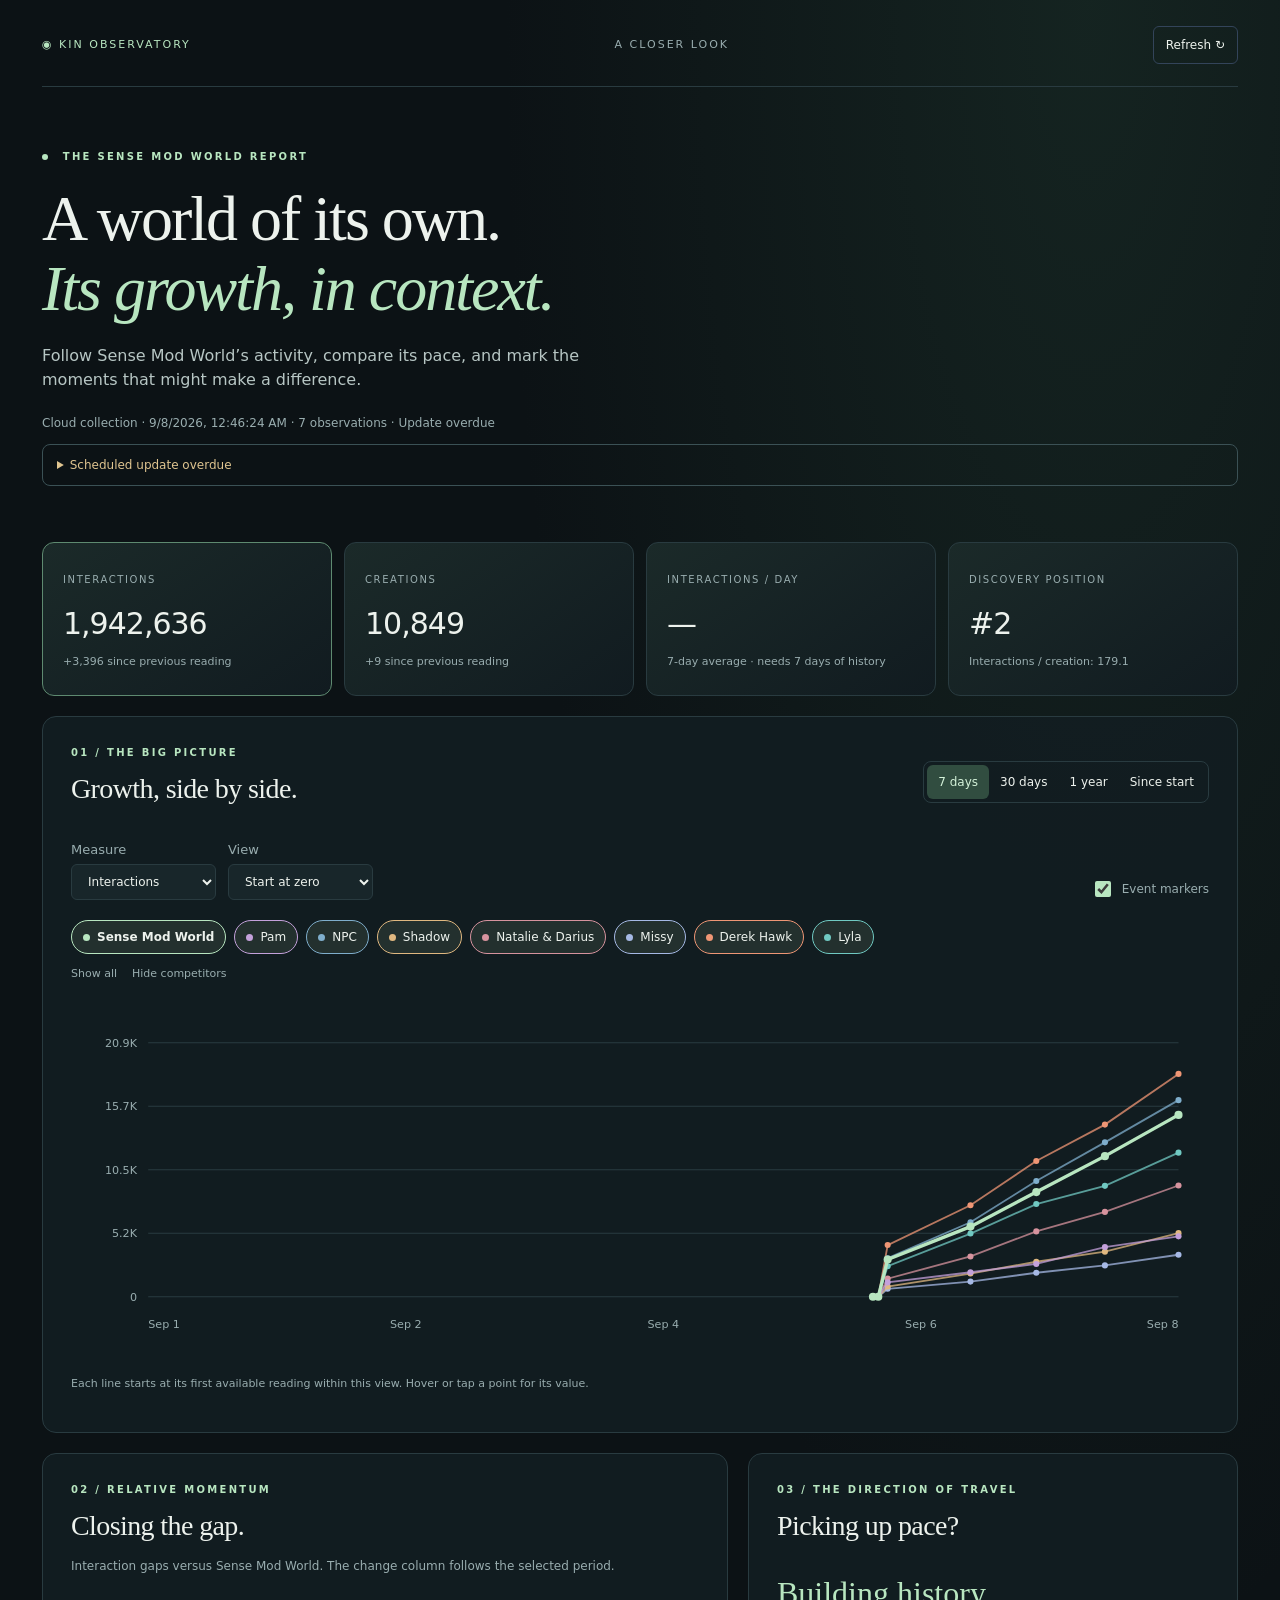
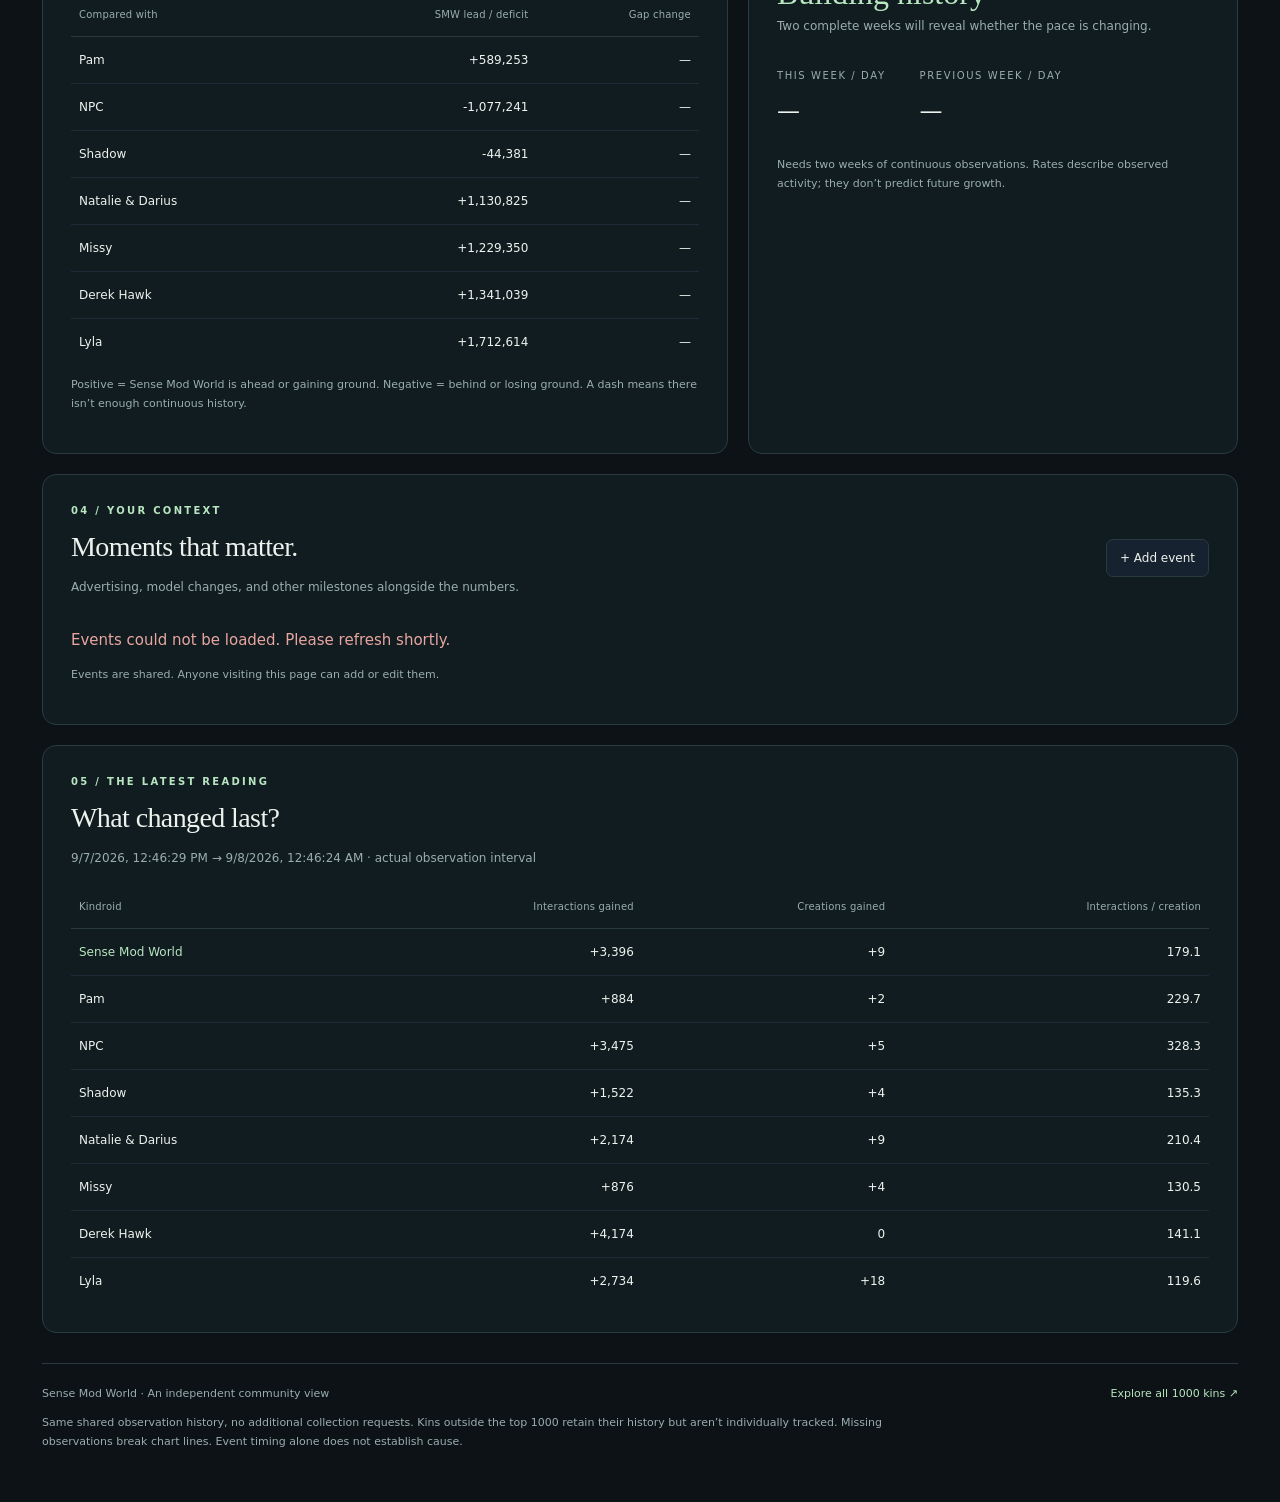
==== sense-mod-world/index.html @ 7cdbea5b "Add shared event editor directly to Sense Mod World page" ====
<!doctype html><html lang="en"><head><meta charset="utf-8"><meta name="viewport" content="width=device-width,initial-scale=1"><meta name="robots" content="noindex,nofollow"><title>Sense Mod World · Observatory</title><link rel="stylesheet" href="style.css"></head><body><main>
<nav><a href="../">◉ KIN OBSERVATORY</a><span>A CLOSER LOOK</span><button id="refresh">Refresh ↻</button></nav>
<header><div class="kicker"><span></span> THE SENSE MOD WORLD REPORT</div><h1>A world of its own.<br><em>Its growth, in context.</em></h1><p class="intro">Follow Sense Mod World’s activity, compare its pace, and mark the moments that might make a difference.</p><div id="freshness" class="muted" role="status">Loading observations…</div></header>
<section class="cards" aria-label="Sense Mod World statistics"><article><span>INTERACTIONS</span><strong id="interactions">—</strong><small id="interactionChange">Awaiting data</small></article><article><span>CREATIONS</span><strong id="creations">—</strong><small id="creationChange">Awaiting data</small></article><article><span>INTERACTIONS / DAY</span><strong id="daily">—</strong><small>7-day average · needs 7 days of history</small></article><article><span>DISCOVERY POSITION</span><strong id="rank">—</strong><small id="ratio">Weighted discovery order</small></article></section>
<section class="panel"><div class="section-title"><div><div class="kicker">01 / THE BIG PICTURE</div><h2>Growth, side by side.</h2></div><div class="range" role="group" aria-label="Time range"><button data-range="7" aria-pressed="true">7 days</button><button data-range="30">30 days</button><button data-range="365">1 year</button><button data-range="all">Since start</button></div></div>
<div class="toolbar"><div class="selects"><label>Measure<select id="measure"><option value="interactions">Interactions</option><option value="creations">Creations</option></select></label><label>View<select id="view"><option value="gains">Start at zero</option><option value="total">Lifetime totals</option><option value="pace">Daily pace</option></select></label></div><label class="check"><input id="markers" type="checkbox" checked> Event markers</label></div>
<div id="toggles" class="toggles" aria-label="Comparison kins"></div><div class="mini-actions"><button id="showAll">Show all</button><button id="hideAll">Hide competitors</button></div>
<div class="chart-scroll"><svg id="chart" viewBox="0 0 1120 360" role="img" aria-label="Sense Mod World and competitor growth chart"></svg></div><p id="chartNote" class="chart-note"></p><div id="eventLegend" class="event-legend"></div>
</section>
<div class="two-column"><section class="panel"><div class="kicker">02 / RELATIVE MOMENTUM</div><h2>Closing the gap.</h2><p class="subtitle">Interaction gaps versus Sense Mod World. The change column follows the selected period.</p><div class="table-scroll"><table><thead><tr><th>Compared with</th><th>SMW lead / deficit</th><th>Gap change</th></tr></thead><tbody id="gaps"></tbody></table></div><p class="footnote">Positive = Sense Mod World is ahead or gaining ground. Negative = behind or losing ground. A dash means there isn’t enough continuous history.</p></section>
<section class="panel pace-card"><div class="kicker">03 / THE DIRECTION OF TRAVEL</div><h2>Picking up pace?</h2><div id="momentum" class="momentum">—</div><p id="momentumNote" class="subtitle">Comparing the latest seven days with the seven before them.</p><div class="pace-values"><div><span>THIS WEEK / DAY</span><strong id="thisWeek">—</strong></div><div><span>PREVIOUS WEEK / DAY</span><strong id="lastWeek">—</strong></div></div><p class="footnote">Needs two weeks of continuous observations. Rates describe observed activity; they don’t predict future growth.</p></section></div>
<section class="panel"><div class="section-title"><div><div class="kicker">04 / YOUR CONTEXT</div><h2>Moments that matter.</h2><p class="subtitle">Advertising, model changes, and other milestones alongside the numbers.</p></div><button id="addEvent" class="button">+ Add event</button></div><p id="eventFeedback" role="status" class="footnote"></p><div id="events" class="events"></div><p class="footnote">Events are shared. Anyone visiting this page can add or edit them.</p></section>
<dialog id="eventDialog"><form id="eventForm"><h2 id="eventFormTitle">Add event</h2><label>Event name<input id="eventLabel" maxlength="120" required placeholder="e.g. Changed model"></label><div class="event-form-grid"><label>Date and time<input id="eventAt" type="datetime-local" required></label><label>Category<select id="eventType"><option value="advertising">Advertising</option><option value="model">Model change</option><option value="background">Background</option><option value="update">Update</option><option value="other" selected>Other</option></select></label></div><p id="eventTimezone" class="footnote"></p><label>Notes <span class="muted">(optional)</span><textarea id="eventNotes" maxlength="1000" rows="3" placeholder="What changed?"></textarea></label><p id="eventMessage" role="alert"></p><div class="event-form-actions"><button id="cancelEvent" type="button">Cancel</button><button id="saveEvent" type="submit" class="button">Save event</button></div></form></dialog>
<section class="panel"><div class="kicker">05 / THE LATEST READING</div><h2>What changed last?</h2><p id="latestNote" class="subtitle"></p><div class="table-scroll"><table><thead><tr><th>Kindroid</th><th>Interactions gained</th><th>Creations gained</th><th>Interactions / creation</th></tr></thead><tbody id="updates"></tbody></table></div></section>
<footer><span>Sense Mod World · An independent community view</span><a href="../">Explore all 1000 kins ↗</a><p>Same shared observation history, no additional collection requests. Kins outside the top 1000 retain their history but aren’t individually tracked. Missing observations break chart lines. Event timing alone does not establish cause.</p></footer>
</main><script src="../metrics.js"></script><script src="event-editor.js"></script><script src="app.js"></script><script src="../health.js"></script></body></html>
---- sense-mod-world/style.css ----
@import url('../style.css');
:root{--bg:#0c1215;--panel:#121d21;--line:#293b40;--muted:#99adaf;--text:#edf2ed;--accent:#b8e6c0}body{background:radial-gradient(ellipse at 85% 0%,#26473855,transparent 38%),var(--bg)}main{max-width:1260px;padding:26px 32px 50px}a{color:var(--accent);text-decoration:none}a:hover{text-decoration:underline}nav{display:flex;align-items:center;justify-content:space-between;padding-bottom:22px;border-bottom:1px solid var(--line);font-size:11px;letter-spacing:2px}nav span{color:var(--muted)}nav button{font-size:12px;letter-spacing:0;background:transparent}header{display:block;padding:62px 0 36px;position:relative}.kicker{color:var(--accent);font-size:10px;font-weight:650;letter-spacing:2.3px}.kicker>span{display:inline-block;width:6px;height:6px;border-radius:50%;background:var(--accent);margin-right:9px}h1{font-family:Georgia,'Times New Roman',serif;font-weight:400;font-size:clamp(38px,5vw,64px);letter-spacing:-2px;line-height:1.09;margin:20px 0}h1 em{color:var(--accent);font-weight:400}.intro{max-width:570px;font-size:16px;color:#b7c6c4;margin:0 0 22px}.muted{font-size:12px;color:var(--muted)}.cards{display:grid;grid-template-columns:repeat(4,1fr);gap:12px}.cards article{padding:24px 20px;border:1px solid var(--line);background:linear-gradient(145deg,#1b2a29,#111b20);border-radius:12px}.cards article:first-child{border-color:#5e8a70}.cards article>span,.pace-values span{font-size:10px;letter-spacing:1.6px;color:var(--muted)}.cards strong{display:block;font-size:30px;font-weight:500;letter-spacing:-1px;margin:12px 0 8px;font-variant-numeric:tabular-nums}.cards small{font-size:11px;color:var(--muted);display:block}.panel{padding:28px;border-radius:14px;background:#121d21e8;margin-top:20px}.section-title{display:flex;justify-content:space-between;align-items:center;gap:20px;flex-wrap:wrap}h2{font-family:Georgia,'Times New Roman',serif;font-size:28px;letter-spacing:-.6px;font-weight:400;margin:8px 0 10px}.range{display:flex;border:1px solid var(--line);padding:3px;border-radius:8px}.range button{border:0;background:transparent;font-size:12px;padding:8px 11px}.range button[aria-pressed=true]{background:#314d40;color:#d4f2d9}.toolbar{display:flex;justify-content:space-between;align-items:end;gap:20px;margin:20px 0}.selects{display:flex;gap:12px}select{background:#18262a;border-color:var(--line);font-size:12px;min-width:145px}.check{flex-direction:row;align-items:center;gap:8px;font-size:12px}.toggles{display:flex;gap:8px;flex-wrap:wrap}.toggle{font-size:12px;border-radius:24px;border-color:var(--color);background:transparent;padding:7px 11px;opacity:.5}.toggle[aria-pressed=true]{opacity:1;background:#23302e}.toggle i{display:inline-block;border-radius:50%;width:7px;height:7px;background:var(--color);margin-right:7px}.toggle.primary{font-weight:650}.mini-actions{display:flex;gap:15px;margin-top:9px}.mini-actions button{border:0;background:transparent;padding:3px 0;font-size:11px;color:var(--muted)}.chart-scroll{overflow-x:auto;margin-top:12px}#chart{min-width:600px}.chart-note,.footnote{font-size:11px;color:var(--muted);line-height:1.7}.two-column{display:grid;grid-template-columns:1.4fr 1fr;gap:20px}.subtitle{font-size:12px;color:var(--muted);margin:0 0 18px}.table-scroll{overflow:auto}th,td{text-align:right!important;font-size:12px;padding:14px 8px;white-space:nowrap}th{background:transparent;font-size:10px}th:first-child,td:first-child{text-align:left!important;width:auto}td:nth-child(2){width:auto;color:inherit}td:nth-child(3){min-width:0}tr:last-child td{border-bottom:0}tr.primary td:first-child{color:var(--accent)}.positive{color:var(--accent)}.negative{color:#e8a6a0}.momentum{font-family:Georgia,serif;font-size:50px;color:var(--accent);margin-top:22px}.pace-values{display:flex;gap:34px;margin:28px 0}.pace-values strong{display:block;font-size:23px;font-weight:500;margin-top:8px}.button{display:inline-block;border:1px solid var(--line);border-radius:7px;padding:9px 13px;font-size:12px}.events{margin:12px 0}.event{display:grid;grid-template-columns:150px 1fr;gap:20px;padding:19px 0;border-bottom:1px solid var(--line)}.event time{font-size:12px;color:var(--muted)}.event h3{font-size:14px;font-weight:550;margin:0 0 5px}.event p{font-size:12px;color:var(--muted);margin:0;white-space:pre-wrap}.event .tag{font-size:9px;color:var(--accent);letter-spacing:1px;margin-left:8px;text-transform:uppercase}.empty{border:1px dashed #3a5155;border-radius:10px;padding:24px;color:var(--muted);font-size:13px;margin:15px 0}details{font-size:12px;color:var(--muted);margin-top:24px}summary{cursor:pointer;color:var(--text)}pre{padding:18px;background:#0c1519;border-radius:8px;overflow:auto;color:#c1d5ce}.event-legend{display:flex;gap:12px;flex-wrap:wrap;font-size:11px;color:#d8c399}.event-legend a{color:inherit}footer{display:flex;flex-wrap:wrap;margin-top:30px;padding-top:22px;font-size:11px}footer p{flex-basis:100%;max-width:900px;color:var(--muted);line-height:1.7;margin:0}@media(max-width:800px){main{padding:20px 16px}nav span{display:none}header{padding:38px 0 25px}.cards{grid-template-columns:repeat(2,1fr)}.cards article{padding:17px}.cards strong{font-size:25px}.panel{padding:20px}.two-column{grid-template-columns:1fr;gap:0}.toolbar{align-items:start;flex-wrap:wrap}.event{grid-template-columns:1fr;gap:6px}h2{font-size:25px}.range button{padding:7px 9px}}@media(prefers-reduced-motion:no-preference){button{transition:background .15s,opacity .15s}}

#eventDialog{background:#142526;color:#edf3ed;border:1px solid #50625d;border-radius:18px;padding:28px;width:min(560px,calc(100vw - 32px));max-height:90vh;overflow:auto;box-sizing:border-box}#eventDialog::backdrop{background:#031012bb;backdrop-filter:blur(4px)}#eventForm{display:grid;gap:18px}#eventForm h2{margin:0}#eventForm label{display:grid;gap:7px;font-size:14px}#eventForm input,#eventForm textarea,#eventForm select{box-sizing:border-box;width:100%;min-width:0;background:#0c191c;color:#edf3ed;border:1px solid #50625d;border-radius:8px;padding:12px;font:inherit;font-size:16px;color-scheme:dark}#eventForm .footnote{margin:0}.event-form-grid{display:grid;grid-template-columns:1.2fr 1fr;gap:16px}.event-form-actions,.event-actions{display:flex;gap:10px;justify-content:flex-end}.event-actions{align-self:start}.event-actions button{font-size:14px;padding:6px 10px}#eventMessage{color:#ffb8b8;margin:0}#eventFeedback:empty{display:none}button:disabled{opacity:.55;cursor:wait}@media(max-width:600px){.event-form-grid{grid-template-columns:1fr}.event-actions{grid-column:1/-1;justify-content:flex-start}#eventDialog{padding:20px}}
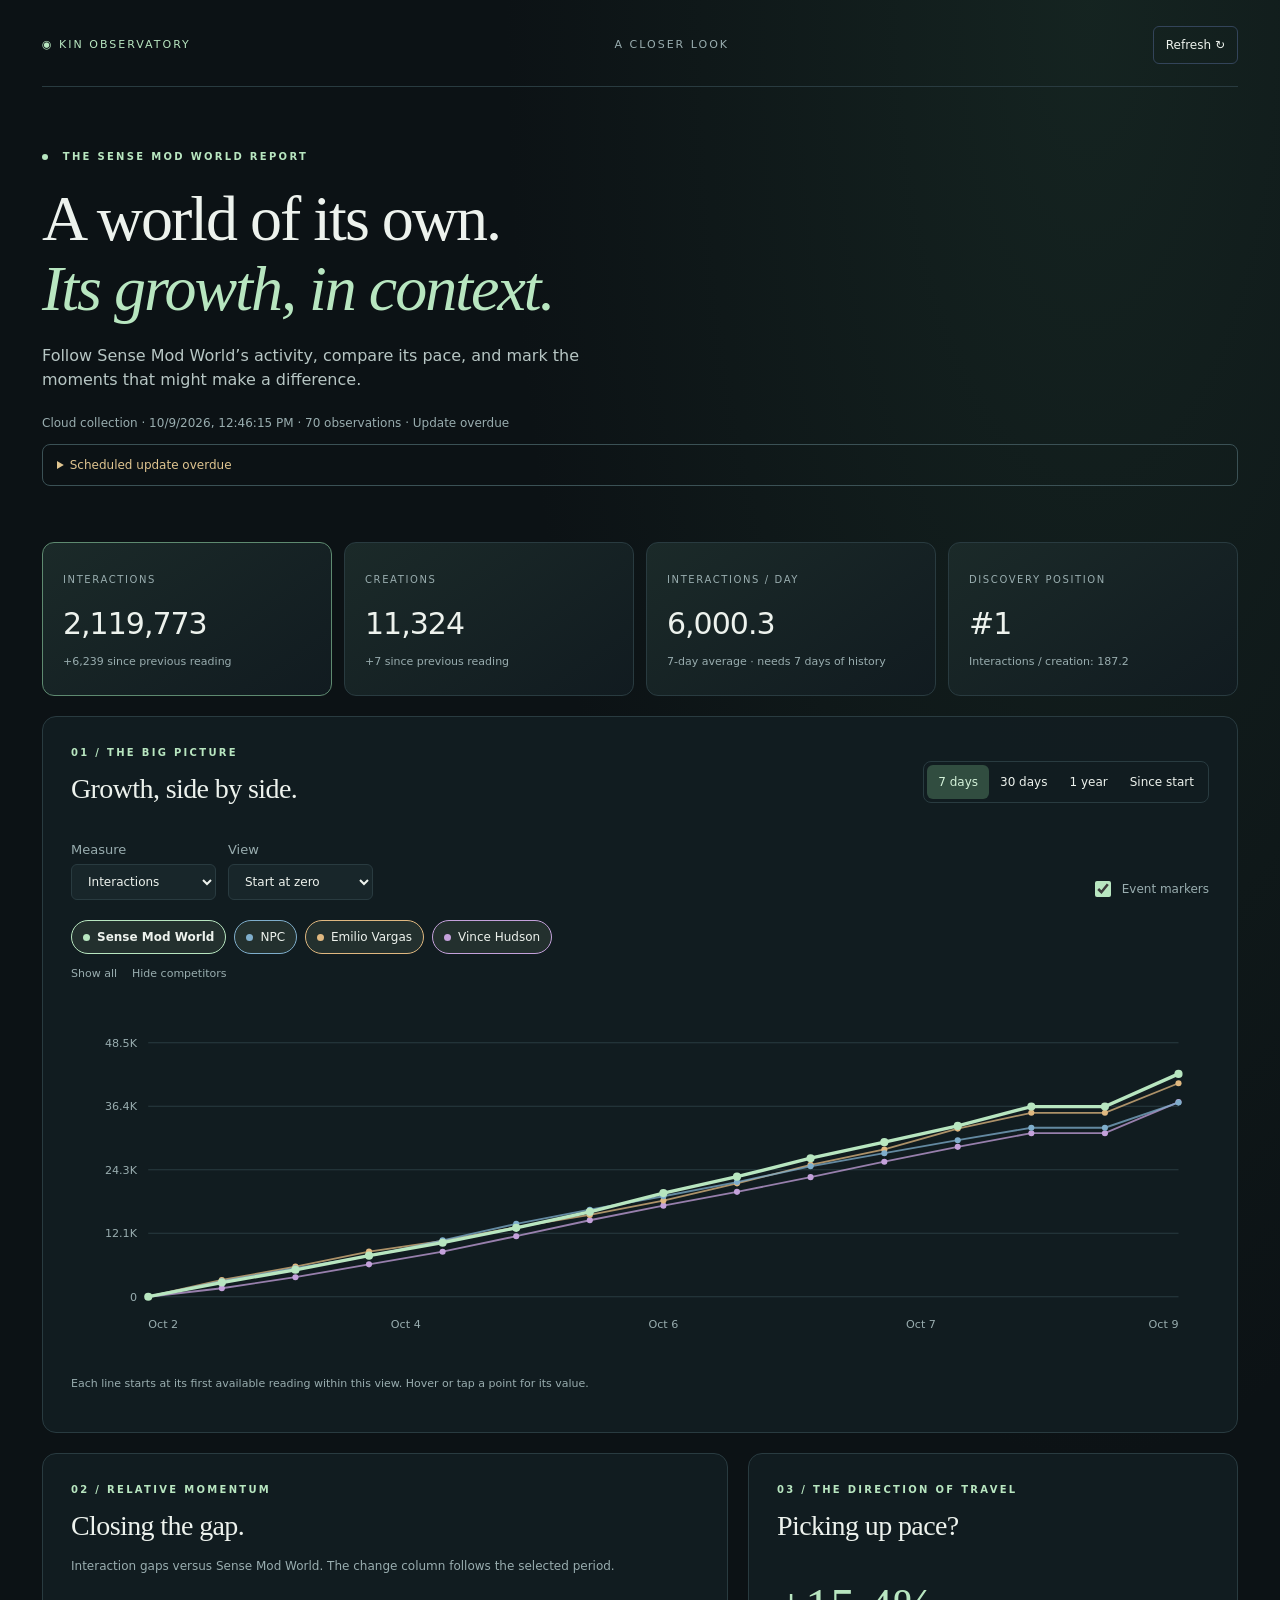
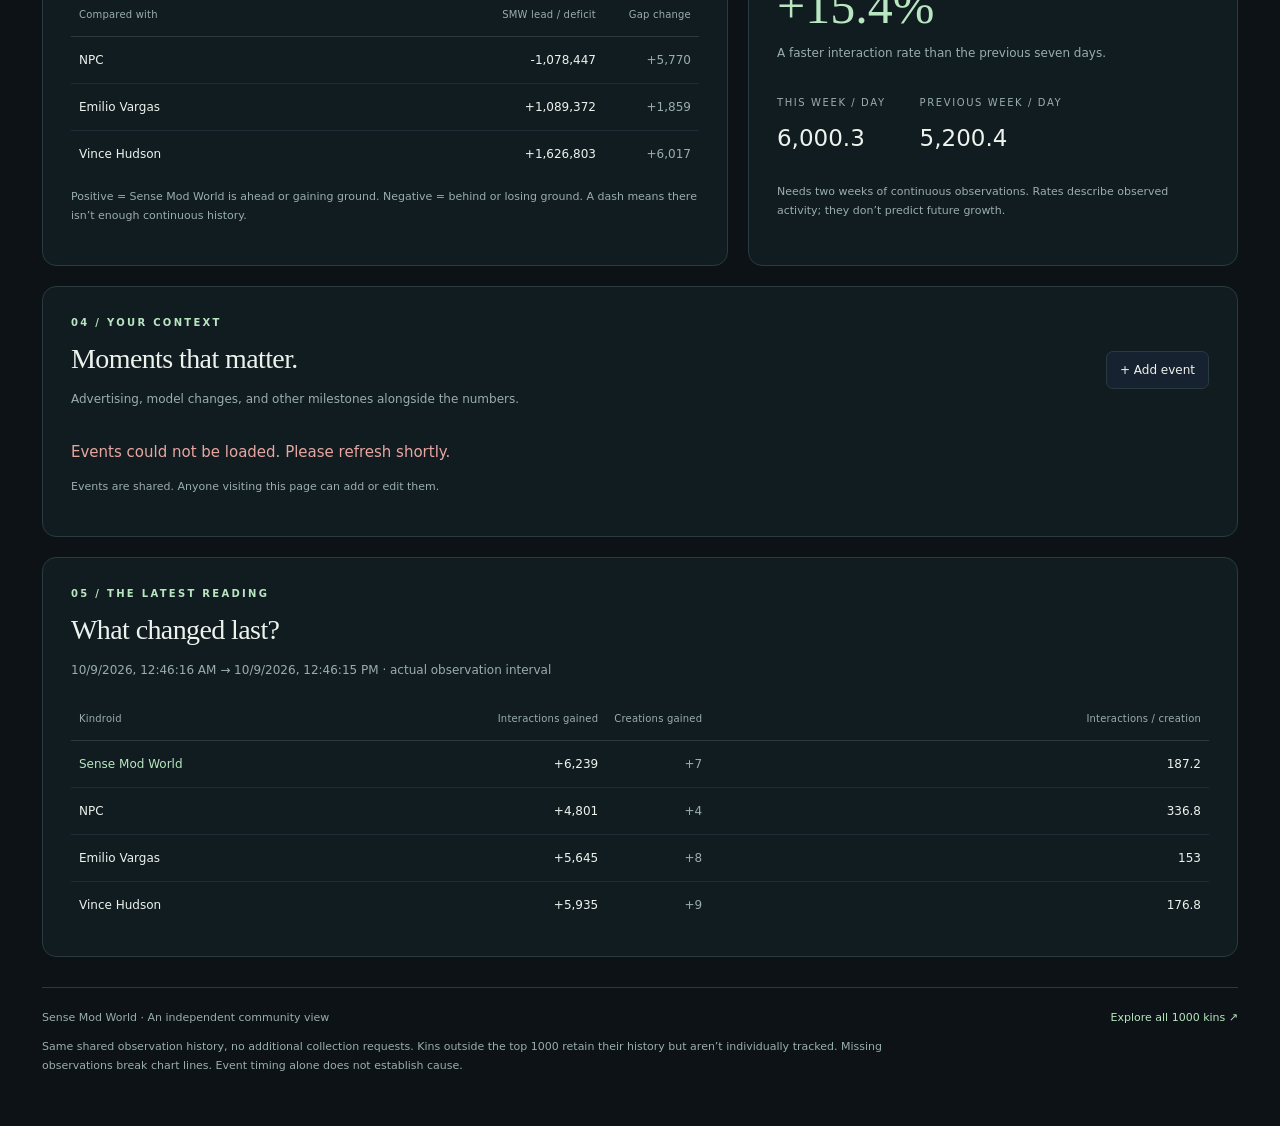
==== commit 13b66c30: "Focus Sense Mod World comparisons on NPC Emilio and Vince" ====
--- a/sense-mod-world/index.html
+++ b/sense-mod-world/index.html
@@ -13,4 +13,4 @@
 <dialog id="eventDialog"><form id="eventForm"><h2 id="eventFormTitle">Add event</h2><label>Event name<input id="eventLabel" maxlength="120" required placeholder="e.g. Changed model"></label><div class="event-form-grid"><label>Date and time<input id="eventAt" type="datetime-local" required></label><label>Category<select id="eventType"><option value="advertising">Advertising</option><option value="model">Model change</option><option value="background">Background</option><option value="update">Update</option><option value="other" selected>Other</option></select></label></div><p id="eventTimezone" class="footnote"></p><label>Notes <span class="muted">(optional)</span><textarea id="eventNotes" maxlength="1000" rows="3" placeholder="What changed?"></textarea></label><p id="eventMessage" role="alert"></p><div class="event-form-actions"><button id="cancelEvent" type="button">Cancel</button><button id="saveEvent" type="submit" class="button">Save event</button></div></form></dialog>
 <section class="panel"><div class="kicker">05 / THE LATEST READING</div><h2>What changed last?</h2><p id="latestNote" class="subtitle"></p><div class="table-scroll"><table><thead><tr><th>Kindroid</th><th>Interactions gained</th><th>Creations gained</th><th>Interactions / creation</th></tr></thead><tbody id="updates"></tbody></table></div></section>
 <footer><span>Sense Mod World · An independent community view</span><a href="../">Explore all 1000 kins ↗</a><p>Same shared observation history, no additional collection requests. Kins outside the top 1000 retain their history but aren’t individually tracked. Missing observations break chart lines. Event timing alone does not establish cause.</p></footer>
-</main><script src="../metrics.js"></script><script src="event-editor.js"></script><script src="app.js"></script><script src="../health.js"></script></body></html>
+</main><script src="../metrics.js"></script><script src="event-editor.js"></script><script src="app.js?v=comparisons-20261009"></script><script src="../health.js"></script></body></html>
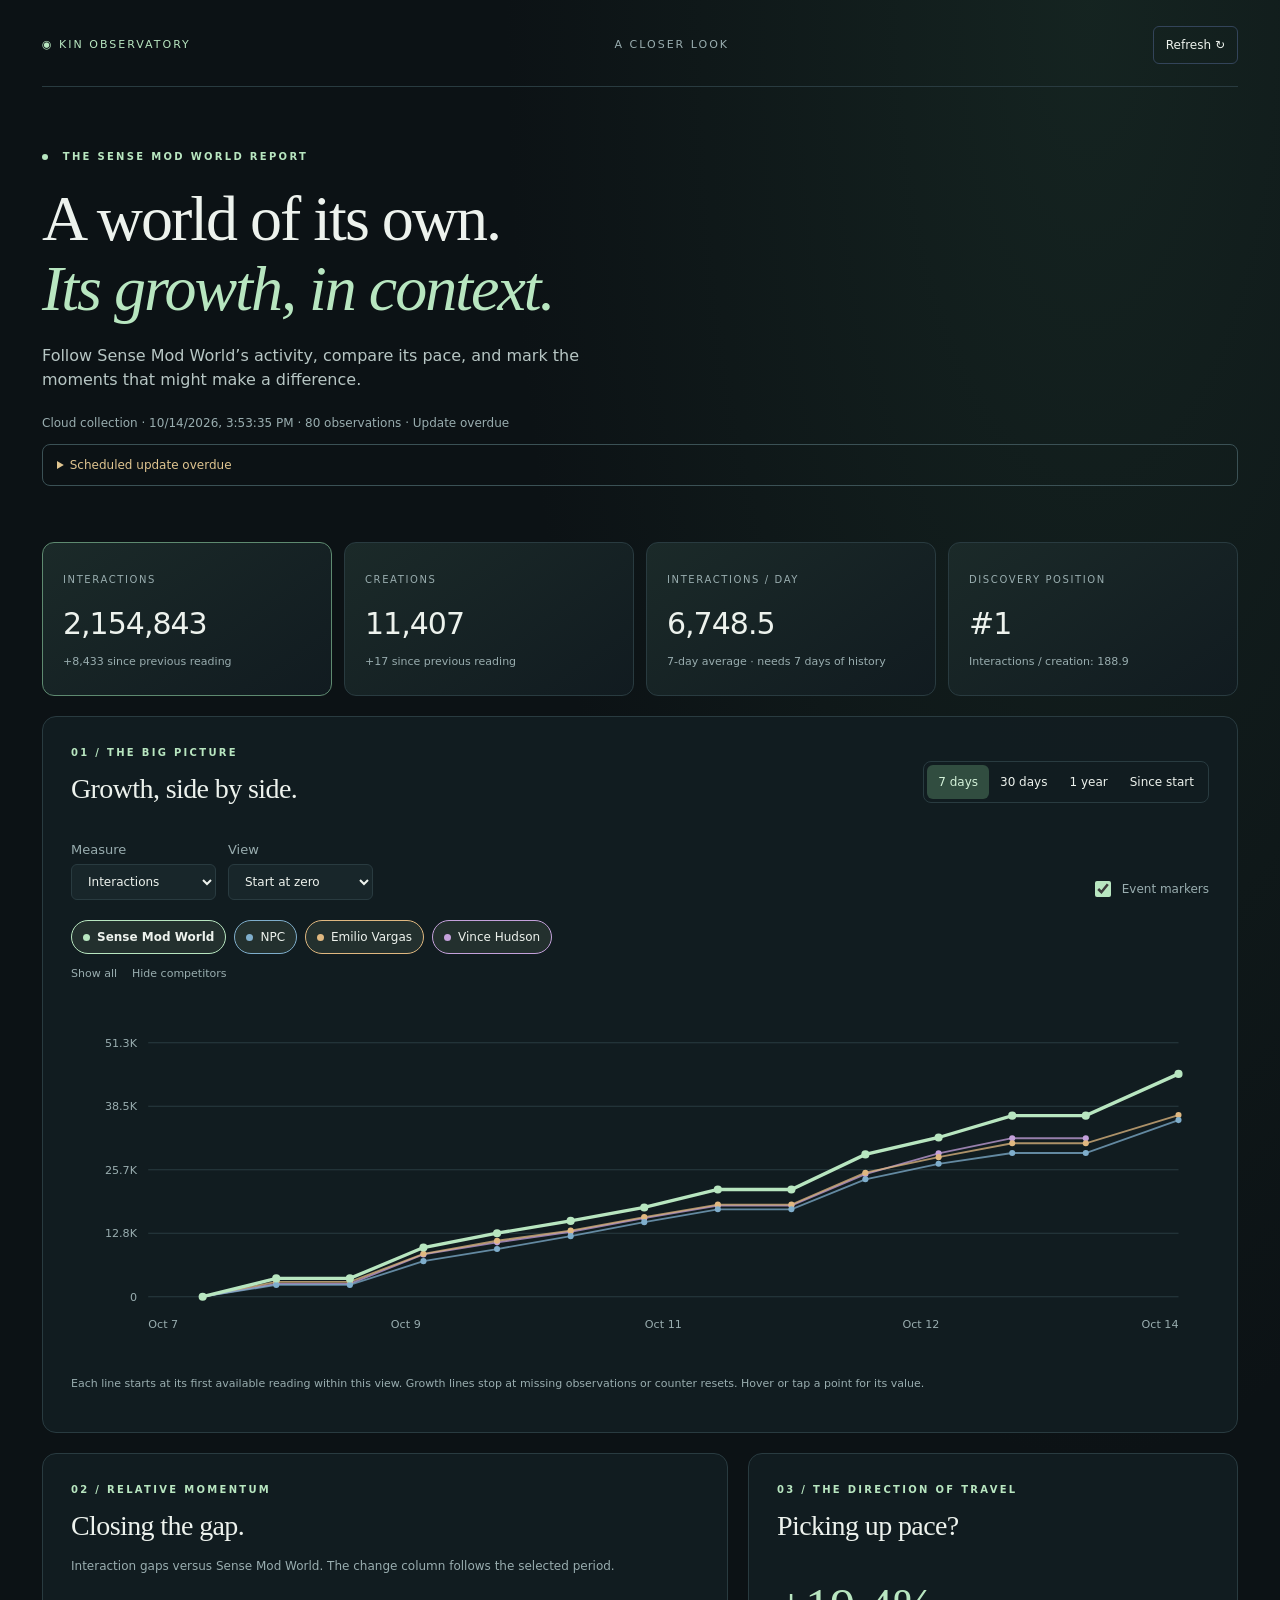
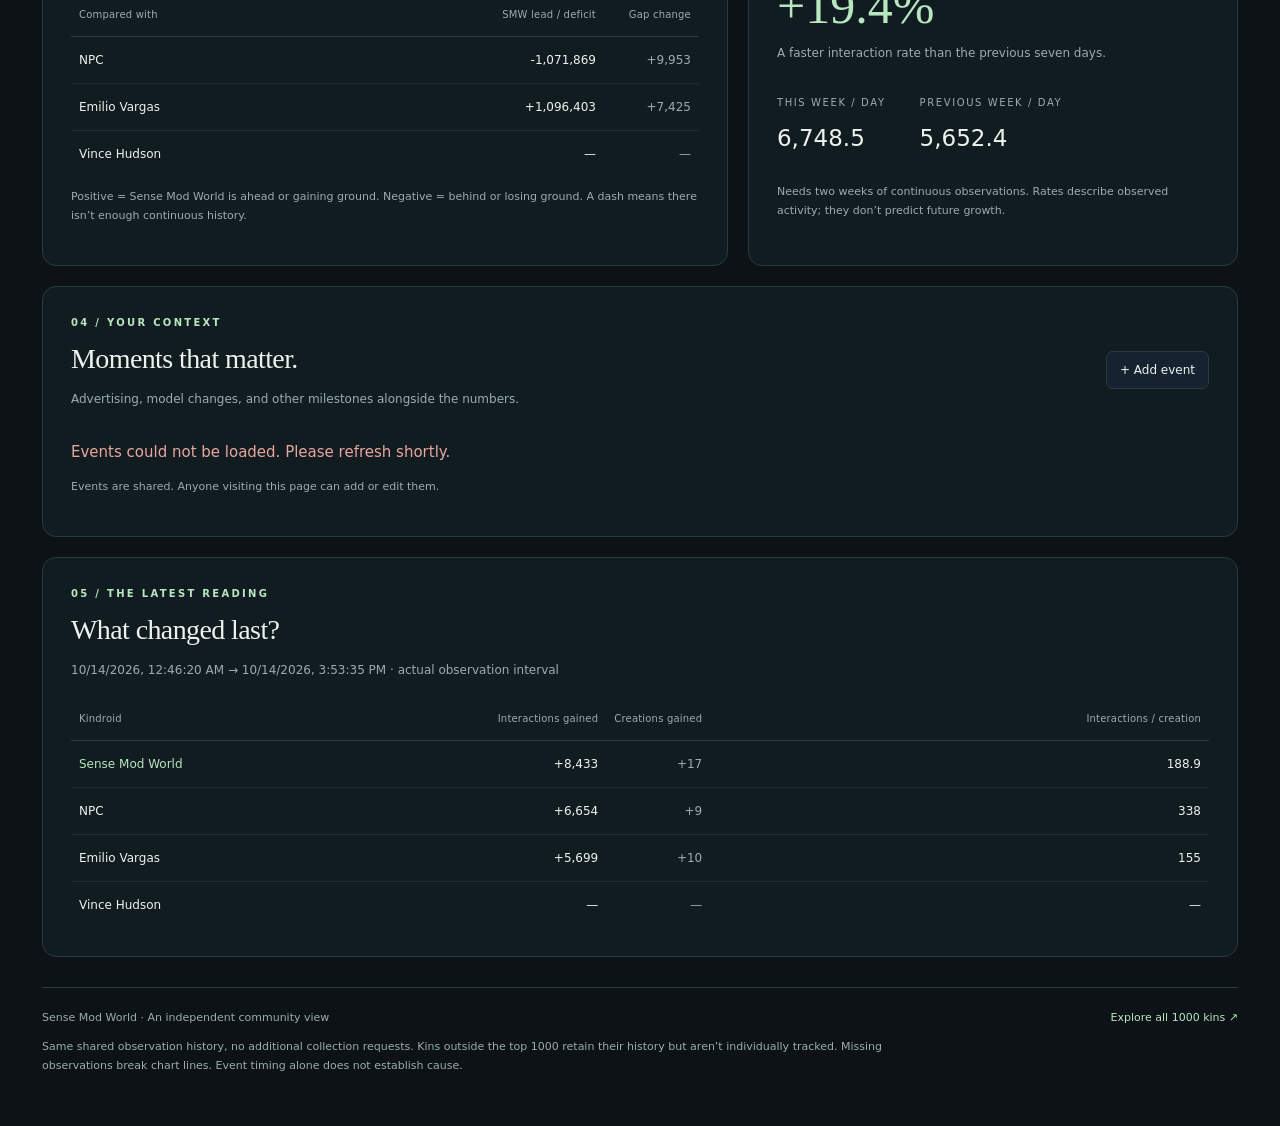
==== commit ed783bb9: "Load published statistics independently of Pages deployments" ====
--- a/sense-mod-world/index.html
+++ b/sense-mod-world/index.html
@@ -13,4 +13,4 @@
 <dialog id="eventDialog"><form id="eventForm"><h2 id="eventFormTitle">Add event</h2><label>Event name<input id="eventLabel" maxlength="120" required placeholder="e.g. Changed model"></label><div class="event-form-grid"><label>Date and time<input id="eventAt" type="datetime-local" required></label><label>Category<select id="eventType"><option value="advertising">Advertising</option><option value="model">Model change</option><option value="background">Background</option><option value="update">Update</option><option value="other" selected>Other</option></select></label></div><p id="eventTimezone" class="footnote"></p><label>Notes <span class="muted">(optional)</span><textarea id="eventNotes" maxlength="1000" rows="3" placeholder="What changed?"></textarea></label><p id="eventMessage" role="alert"></p><div class="event-form-actions"><button id="cancelEvent" type="button">Cancel</button><button id="saveEvent" type="submit" class="button">Save event</button></div></form></dialog>
 <section class="panel"><div class="kicker">05 / THE LATEST READING</div><h2>What changed last?</h2><p id="latestNote" class="subtitle"></p><div class="table-scroll"><table><thead><tr><th>Kindroid</th><th>Interactions gained</th><th>Creations gained</th><th>Interactions / creation</th></tr></thead><tbody id="updates"></tbody></table></div></section>
 <footer><span>Sense Mod World · An independent community view</span><a href="../">Explore all 1000 kins ↗</a><p>Same shared observation history, no additional collection requests. Kins outside the top 1000 retain their history but aren’t individually tracked. Missing observations break chart lines. Event timing alone does not establish cause.</p></footer>
-</main><script src="../metrics.js"></script><script src="event-editor.js"></script><script src="app.js?v=comparisons-20261009"></script><script src="../health.js"></script></body></html>
+</main><script src="../data-source.js?v=direct-data-1"></script><script src="../metrics.js?v=direct-data-1"></script><script src="event-editor.js"></script><script src="app.js?v=direct-data-1"></script><script src="../health.js?v=direct-data-1"></script></body></html>
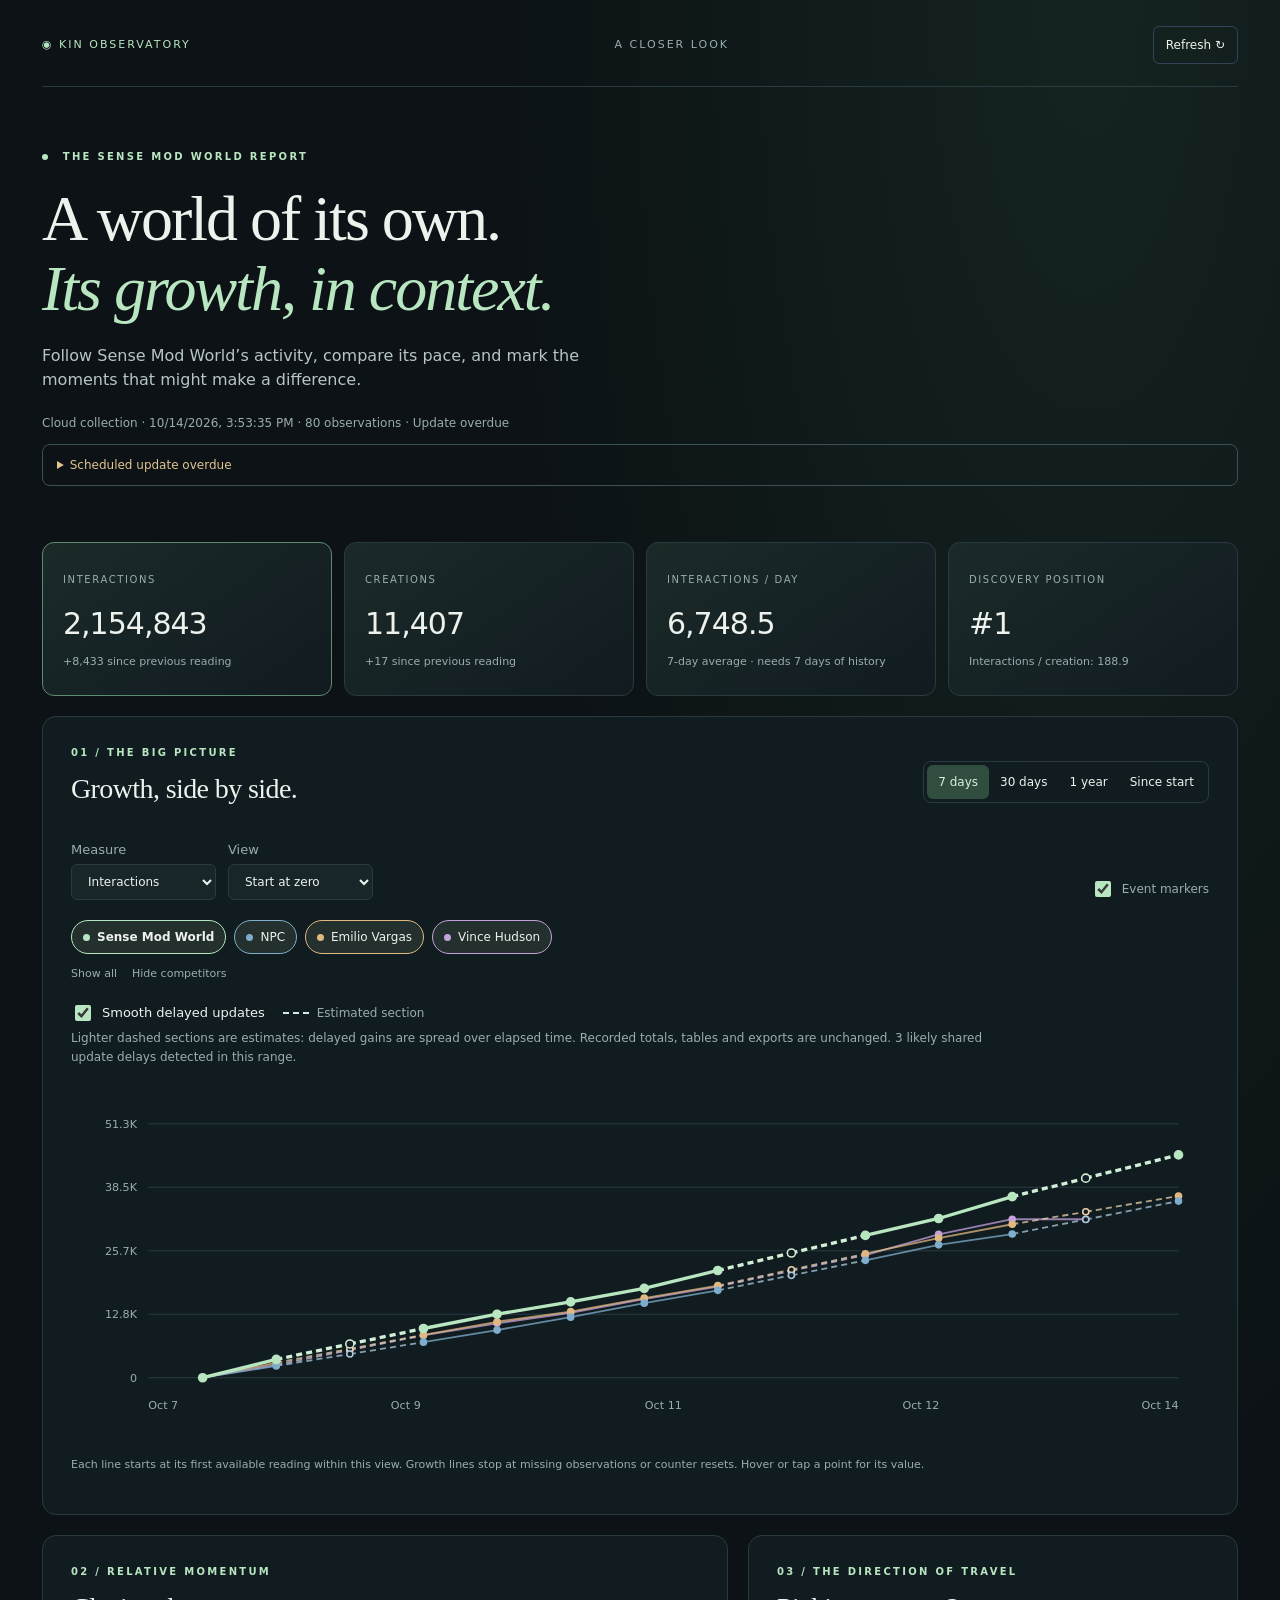
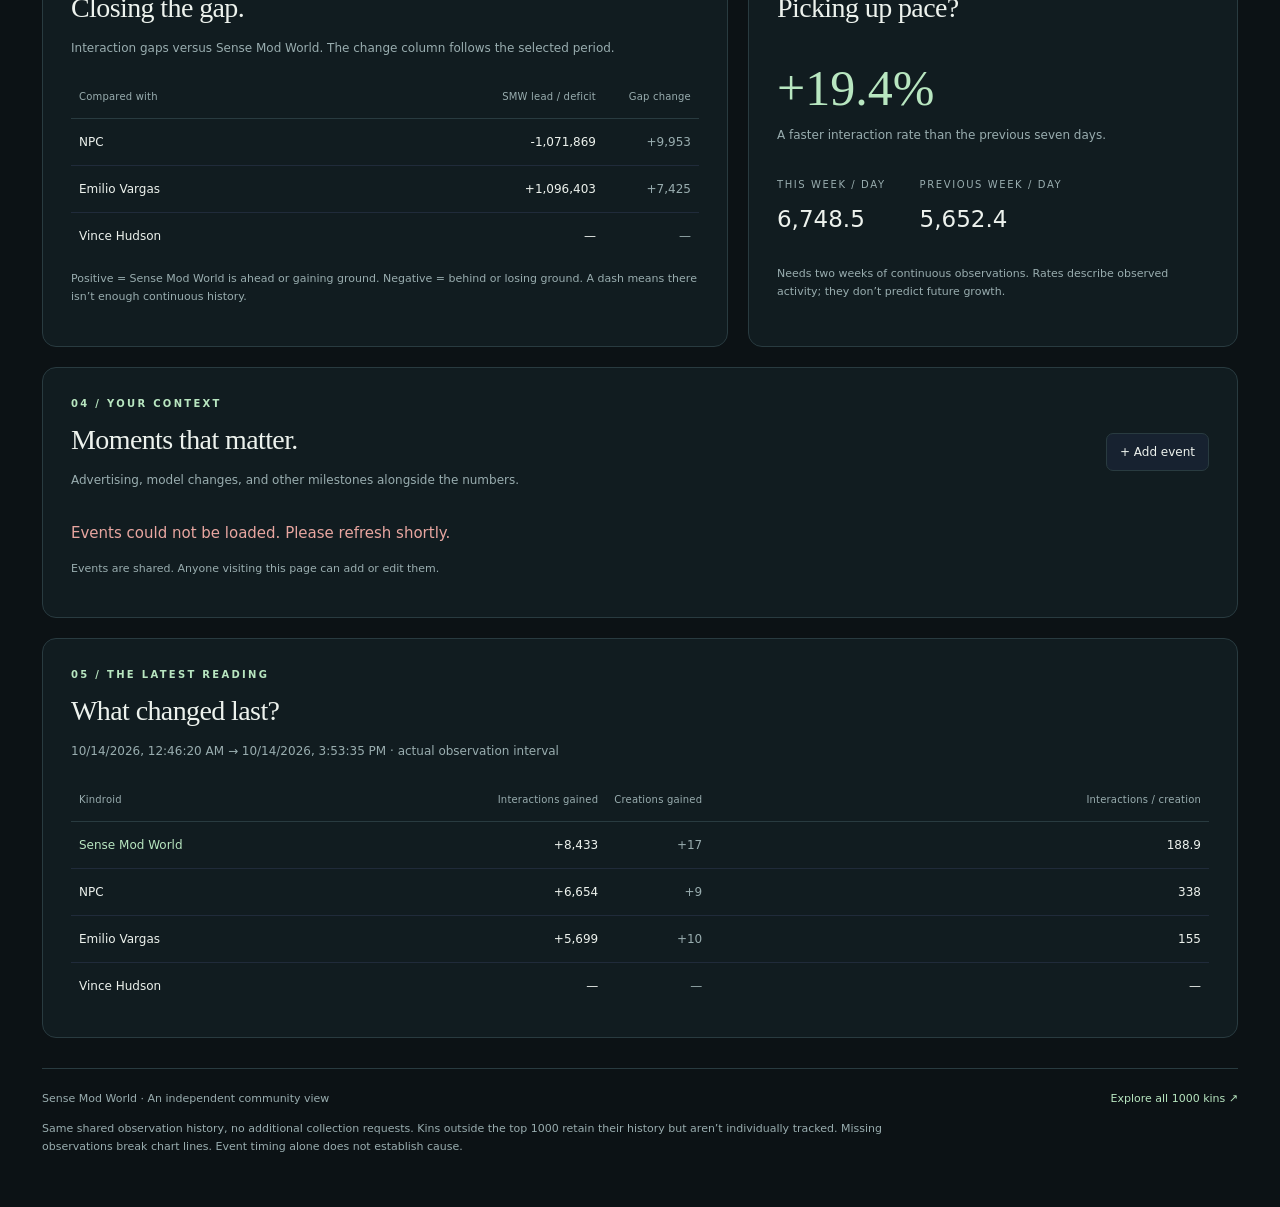
==== commit 3bd85f22: "Mark and smooth likely shared counter update delays in charts" ====
--- a/sense-mod-world/index.html
+++ b/sense-mod-world/index.html
@@ -1,11 +1,11 @@
-<!doctype html><html lang="en"><head><meta charset="utf-8"><meta name="viewport" content="width=device-width,initial-scale=1"><meta name="robots" content="noindex,nofollow"><title>Sense Mod World · Observatory</title><link rel="stylesheet" href="style.css"></head><body><main>
+<!doctype html><html lang="en"><head><meta charset="utf-8"><meta name="viewport" content="width=device-width,initial-scale=1"><meta name="robots" content="noindex,nofollow"><title>Sense Mod World · Observatory</title><link rel="stylesheet" href="style.css?v=delay-smoothing-1"></head><body><main>
 <nav><a href="../">◉ KIN OBSERVATORY</a><span>A CLOSER LOOK</span><button id="refresh">Refresh ↻</button></nav>
 <header><div class="kicker"><span></span> THE SENSE MOD WORLD REPORT</div><h1>A world of its own.<br><em>Its growth, in context.</em></h1><p class="intro">Follow Sense Mod World’s activity, compare its pace, and mark the moments that might make a difference.</p><div id="freshness" class="muted" role="status">Loading observations…</div></header>
 <section class="cards" aria-label="Sense Mod World statistics"><article><span>INTERACTIONS</span><strong id="interactions">—</strong><small id="interactionChange">Awaiting data</small></article><article><span>CREATIONS</span><strong id="creations">—</strong><small id="creationChange">Awaiting data</small></article><article><span>INTERACTIONS / DAY</span><strong id="daily">—</strong><small>7-day average · needs 7 days of history</small></article><article><span>DISCOVERY POSITION</span><strong id="rank">—</strong><small id="ratio">Weighted discovery order</small></article></section>
 <section class="panel"><div class="section-title"><div><div class="kicker">01 / THE BIG PICTURE</div><h2>Growth, side by side.</h2></div><div class="range" role="group" aria-label="Time range"><button data-range="7" aria-pressed="true">7 days</button><button data-range="30">30 days</button><button data-range="365">1 year</button><button data-range="all">Since start</button></div></div>
 <div class="toolbar"><div class="selects"><label>Measure<select id="measure"><option value="interactions">Interactions</option><option value="creations">Creations</option></select></label><label>View<select id="view"><option value="gains">Start at zero</option><option value="total">Lifetime totals</option><option value="pace">Daily pace</option></select></label></div><label class="check"><input id="markers" type="checkbox" checked> Event markers</label></div>
 <div id="toggles" class="toggles" aria-label="Comparison kins"></div><div class="mini-actions"><button id="showAll">Show all</button><button id="hideAll">Hide competitors</button></div>
-<div class="chart-scroll"><svg id="chart" viewBox="0 0 1120 360" role="img" aria-label="Sense Mod World and competitor growth chart"></svg></div><p id="chartNote" class="chart-note"></p><div id="eventLegend" class="event-legend"></div>
+<div class="smoothing-controls"><label><input id="smoothDelays" type="checkbox" checked> Smooth delayed updates</label><span class="estimate-key"><i></i> Estimated section</span></div><p id="smoothingNote" class="smoothing-note" role="status"></p><div class="chart-scroll"><svg id="chart" viewBox="0 0 1120 360" role="img" aria-label="Sense Mod World and competitor growth chart"></svg></div><p id="chartNote" class="chart-note"></p><div id="eventLegend" class="event-legend"></div>
 </section>
 <div class="two-column"><section class="panel"><div class="kicker">02 / RELATIVE MOMENTUM</div><h2>Closing the gap.</h2><p class="subtitle">Interaction gaps versus Sense Mod World. The change column follows the selected period.</p><div class="table-scroll"><table><thead><tr><th>Compared with</th><th>SMW lead / deficit</th><th>Gap change</th></tr></thead><tbody id="gaps"></tbody></table></div><p class="footnote">Positive = Sense Mod World is ahead or gaining ground. Negative = behind or losing ground. A dash means there isn’t enough continuous history.</p></section>
 <section class="panel pace-card"><div class="kicker">03 / THE DIRECTION OF TRAVEL</div><h2>Picking up pace?</h2><div id="momentum" class="momentum">—</div><p id="momentumNote" class="subtitle">Comparing the latest seven days with the seven before them.</p><div class="pace-values"><div><span>THIS WEEK / DAY</span><strong id="thisWeek">—</strong></div><div><span>PREVIOUS WEEK / DAY</span><strong id="lastWeek">—</strong></div></div><p class="footnote">Needs two weeks of continuous observations. Rates describe observed activity; they don’t predict future growth.</p></section></div>
@@ -13,4 +13,4 @@
 <dialog id="eventDialog"><form id="eventForm"><h2 id="eventFormTitle">Add event</h2><label>Event name<input id="eventLabel" maxlength="120" required placeholder="e.g. Changed model"></label><div class="event-form-grid"><label>Date and time<input id="eventAt" type="datetime-local" required></label><label>Category<select id="eventType"><option value="advertising">Advertising</option><option value="model">Model change</option><option value="background">Background</option><option value="update">Update</option><option value="other" selected>Other</option></select></label></div><p id="eventTimezone" class="footnote"></p><label>Notes <span class="muted">(optional)</span><textarea id="eventNotes" maxlength="1000" rows="3" placeholder="What changed?"></textarea></label><p id="eventMessage" role="alert"></p><div class="event-form-actions"><button id="cancelEvent" type="button">Cancel</button><button id="saveEvent" type="submit" class="button">Save event</button></div></form></dialog>
 <section class="panel"><div class="kicker">05 / THE LATEST READING</div><h2>What changed last?</h2><p id="latestNote" class="subtitle"></p><div class="table-scroll"><table><thead><tr><th>Kindroid</th><th>Interactions gained</th><th>Creations gained</th><th>Interactions / creation</th></tr></thead><tbody id="updates"></tbody></table></div></section>
 <footer><span>Sense Mod World · An independent community view</span><a href="../">Explore all 1000 kins ↗</a><p>Same shared observation history, no additional collection requests. Kins outside the top 1000 retain their history but aren’t individually tracked. Missing observations break chart lines. Event timing alone does not establish cause.</p></footer>
-</main><script src="../data-source.js?v=direct-data-1"></script><script src="../metrics.js?v=direct-data-1"></script><script src="event-editor.js"></script><script src="app.js?v=direct-data-1"></script><script src="../health.js?v=direct-data-1"></script></body></html>
+</main><script src="../data-source.js?v=direct-data-1"></script><script src="../metrics.js?v=direct-data-1"></script><script src="event-editor.js"></script><script src="../chart-data.js?v=delay-smoothing-1"></script><script src="app.js?v=delay-smoothing-1"></script><script src="../health.js?v=direct-data-1"></script></body></html>
--- a/sense-mod-world/style.css
+++ b/sense-mod-world/style.css
@@ -1,4 +1,4 @@
-@import url('../style.css');
+@import url('../style.css?v=delay-smoothing-1');
 :root{--bg:#0c1215;--panel:#121d21;--line:#293b40;--muted:#99adaf;--text:#edf2ed;--accent:#b8e6c0}body{background:radial-gradient(ellipse at 85% 0%,#26473855,transparent 38%),var(--bg)}main{max-width:1260px;padding:26px 32px 50px}a{color:var(--accent);text-decoration:none}a:hover{text-decoration:underline}nav{display:flex;align-items:center;justify-content:space-between;padding-bottom:22px;border-bottom:1px solid var(--line);font-size:11px;letter-spacing:2px}nav span{color:var(--muted)}nav button{font-size:12px;letter-spacing:0;background:transparent}header{display:block;padding:62px 0 36px;position:relative}.kicker{color:var(--accent);font-size:10px;font-weight:650;letter-spacing:2.3px}.kicker>span{display:inline-block;width:6px;height:6px;border-radius:50%;background:var(--accent);margin-right:9px}h1{font-family:Georgia,'Times New Roman',serif;font-weight:400;font-size:clamp(38px,5vw,64px);letter-spacing:-2px;line-height:1.09;margin:20px 0}h1 em{color:var(--accent);font-weight:400}.intro{max-width:570px;font-size:16px;color:#b7c6c4;margin:0 0 22px}.muted{font-size:12px;color:var(--muted)}.cards{display:grid;grid-template-columns:repeat(4,1fr);gap:12px}.cards article{padding:24px 20px;border:1px solid var(--line);background:linear-gradient(145deg,#1b2a29,#111b20);border-radius:12px}.cards article:first-child{border-color:#5e8a70}.cards article>span,.pace-values span{font-size:10px;letter-spacing:1.6px;color:var(--muted)}.cards strong{display:block;font-size:30px;font-weight:500;letter-spacing:-1px;margin:12px 0 8px;font-variant-numeric:tabular-nums}.cards small{font-size:11px;color:var(--muted);display:block}.panel{padding:28px;border-radius:14px;background:#121d21e8;margin-top:20px}.section-title{display:flex;justify-content:space-between;align-items:center;gap:20px;flex-wrap:wrap}h2{font-family:Georgia,'Times New Roman',serif;font-size:28px;letter-spacing:-.6px;font-weight:400;margin:8px 0 10px}.range{display:flex;border:1px solid var(--line);padding:3px;border-radius:8px}.range button{border:0;background:transparent;font-size:12px;padding:8px 11px}.range button[aria-pressed=true]{background:#314d40;color:#d4f2d9}.toolbar{display:flex;justify-content:space-between;align-items:end;gap:20px;margin:20px 0}.selects{display:flex;gap:12px}select{background:#18262a;border-color:var(--line);font-size:12px;min-width:145px}.check{flex-direction:row;align-items:center;gap:8px;font-size:12px}.toggles{display:flex;gap:8px;flex-wrap:wrap}.toggle{font-size:12px;border-radius:24px;border-color:var(--color);background:transparent;padding:7px 11px;opacity:.5}.toggle[aria-pressed=true]{opacity:1;background:#23302e}.toggle i{display:inline-block;border-radius:50%;width:7px;height:7px;background:var(--color);margin-right:7px}.toggle.primary{font-weight:650}.mini-actions{display:flex;gap:15px;margin-top:9px}.mini-actions button{border:0;background:transparent;padding:3px 0;font-size:11px;color:var(--muted)}.chart-scroll{overflow-x:auto;margin-top:12px}#chart{min-width:600px}.chart-note,.footnote{font-size:11px;color:var(--muted);line-height:1.7}.two-column{display:grid;grid-template-columns:1.4fr 1fr;gap:20px}.subtitle{font-size:12px;color:var(--muted);margin:0 0 18px}.table-scroll{overflow:auto}th,td{text-align:right!important;font-size:12px;padding:14px 8px;white-space:nowrap}th{background:transparent;font-size:10px}th:first-child,td:first-child{text-align:left!important;width:auto}td:nth-child(2){width:auto;color:inherit}td:nth-child(3){min-width:0}tr:last-child td{border-bottom:0}tr.primary td:first-child{color:var(--accent)}.positive{color:var(--accent)}.negative{color:#e8a6a0}.momentum{font-family:Georgia,serif;font-size:50px;color:var(--accent);margin-top:22px}.pace-values{display:flex;gap:34px;margin:28px 0}.pace-values strong{display:block;font-size:23px;font-weight:500;margin-top:8px}.button{display:inline-block;border:1px solid var(--line);border-radius:7px;padding:9px 13px;font-size:12px}.events{margin:12px 0}.event{display:grid;grid-template-columns:150px 1fr;gap:20px;padding:19px 0;border-bottom:1px solid var(--line)}.event time{font-size:12px;color:var(--muted)}.event h3{font-size:14px;font-weight:550;margin:0 0 5px}.event p{font-size:12px;color:var(--muted);margin:0;white-space:pre-wrap}.event .tag{font-size:9px;color:var(--accent);letter-spacing:1px;margin-left:8px;text-transform:uppercase}.empty{border:1px dashed #3a5155;border-radius:10px;padding:24px;color:var(--muted);font-size:13px;margin:15px 0}details{font-size:12px;color:var(--muted);margin-top:24px}summary{cursor:pointer;color:var(--text)}pre{padding:18px;background:#0c1519;border-radius:8px;overflow:auto;color:#c1d5ce}.event-legend{display:flex;gap:12px;flex-wrap:wrap;font-size:11px;color:#d8c399}.event-legend a{color:inherit}footer{display:flex;flex-wrap:wrap;margin-top:30px;padding-top:22px;font-size:11px}footer p{flex-basis:100%;max-width:900px;color:var(--muted);line-height:1.7;margin:0}@media(max-width:800px){main{padding:20px 16px}nav span{display:none}header{padding:38px 0 25px}.cards{grid-template-columns:repeat(2,1fr)}.cards article{padding:17px}.cards strong{font-size:25px}.panel{padding:20px}.two-column{grid-template-columns:1fr;gap:0}.toolbar{align-items:start;flex-wrap:wrap}.event{grid-template-columns:1fr;gap:6px}h2{font-size:25px}.range button{padding:7px 9px}}@media(prefers-reduced-motion:no-preference){button{transition:background .15s,opacity .15s}}
 
 #eventDialog{background:#142526;color:#edf3ed;border:1px solid #50625d;border-radius:18px;padding:28px;width:min(560px,calc(100vw - 32px));max-height:90vh;overflow:auto;box-sizing:border-box}#eventDialog::backdrop{background:#031012bb;backdrop-filter:blur(4px)}#eventForm{display:grid;gap:18px}#eventForm h2{margin:0}#eventForm label{display:grid;gap:7px;font-size:14px}#eventForm input,#eventForm textarea,#eventForm select{box-sizing:border-box;width:100%;min-width:0;background:#0c191c;color:#edf3ed;border:1px solid #50625d;border-radius:8px;padding:12px;font:inherit;font-size:16px;color-scheme:dark}#eventForm .footnote{margin:0}.event-form-grid{display:grid;grid-template-columns:1.2fr 1fr;gap:16px}.event-form-actions,.event-actions{display:flex;gap:10px;justify-content:flex-end}.event-actions{align-self:start}.event-actions button{font-size:14px;padding:6px 10px}#eventMessage{color:#ffb8b8;margin:0}#eventFeedback:empty{display:none}button:disabled{opacity:.55;cursor:wait}@media(max-width:600px){.event-form-grid{grid-template-columns:1fr}.event-actions{grid-column:1/-1;justify-content:flex-start}#eventDialog{padding:20px}}
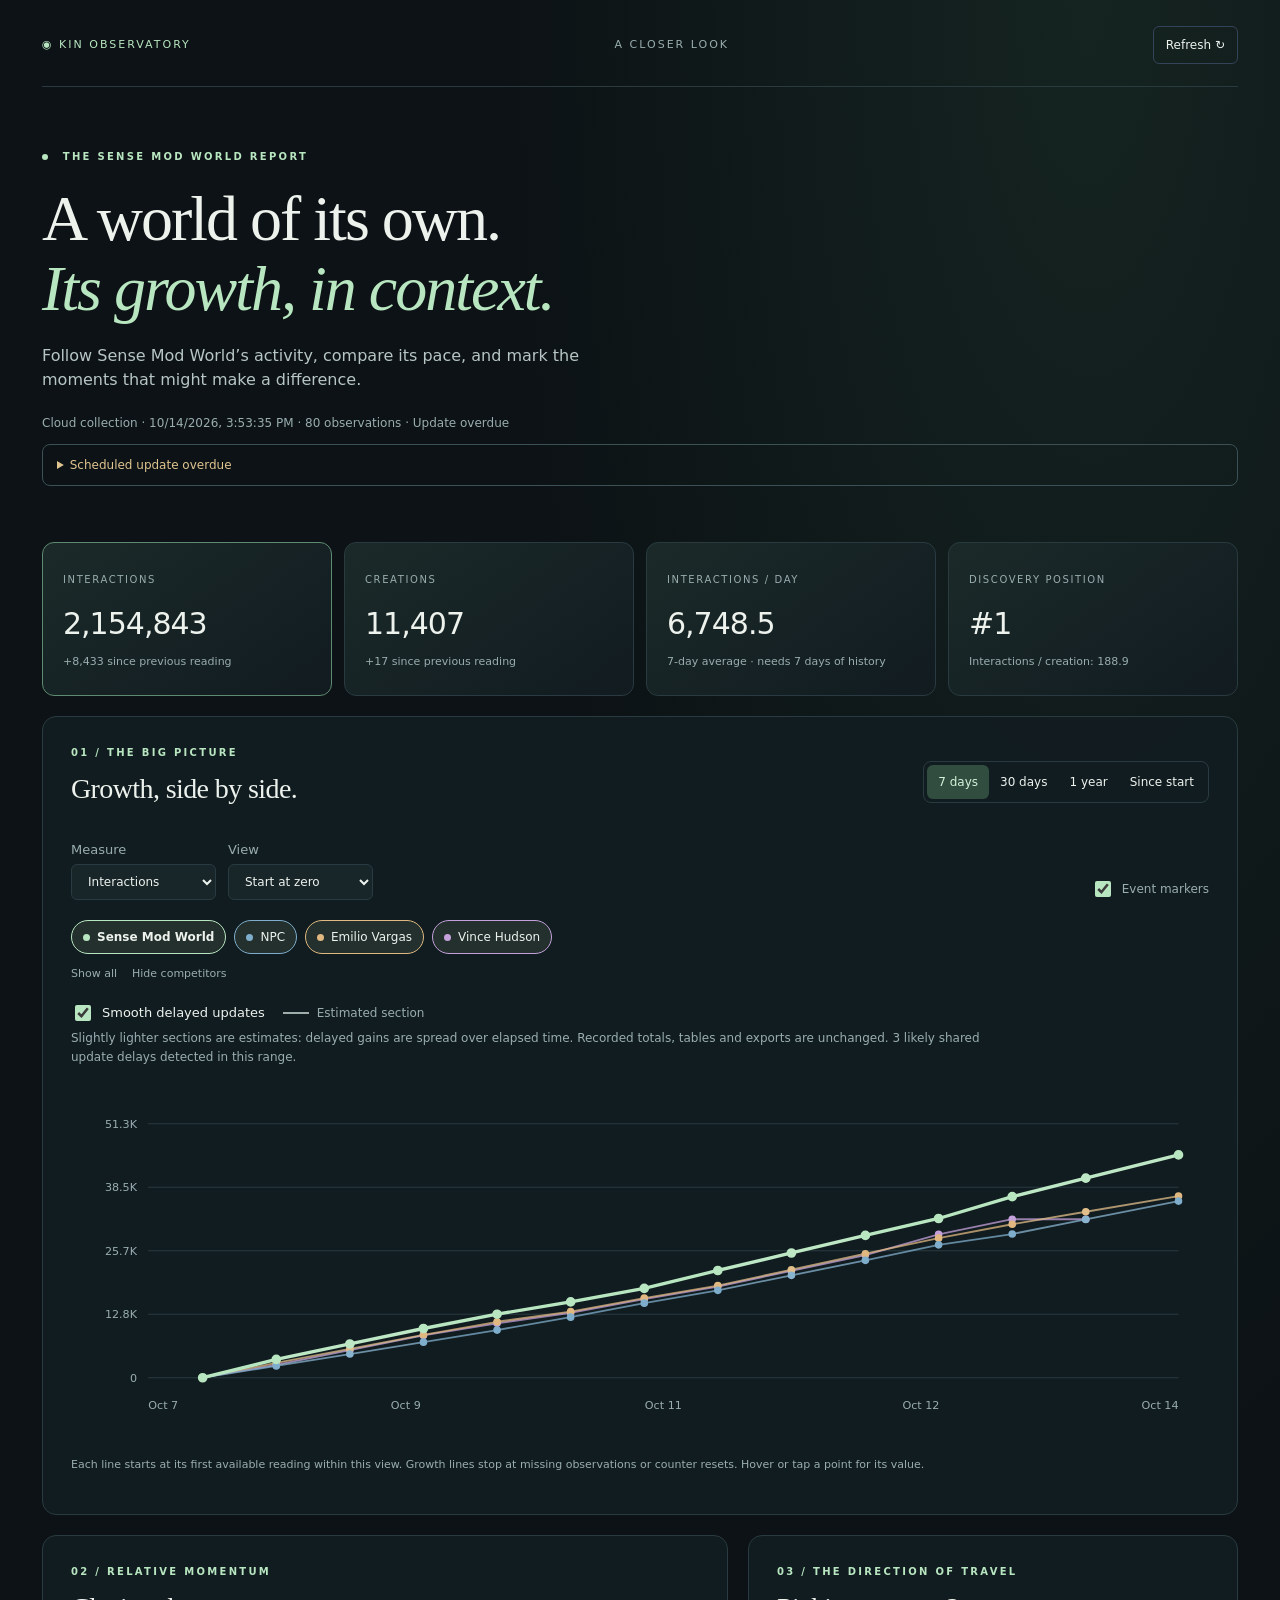
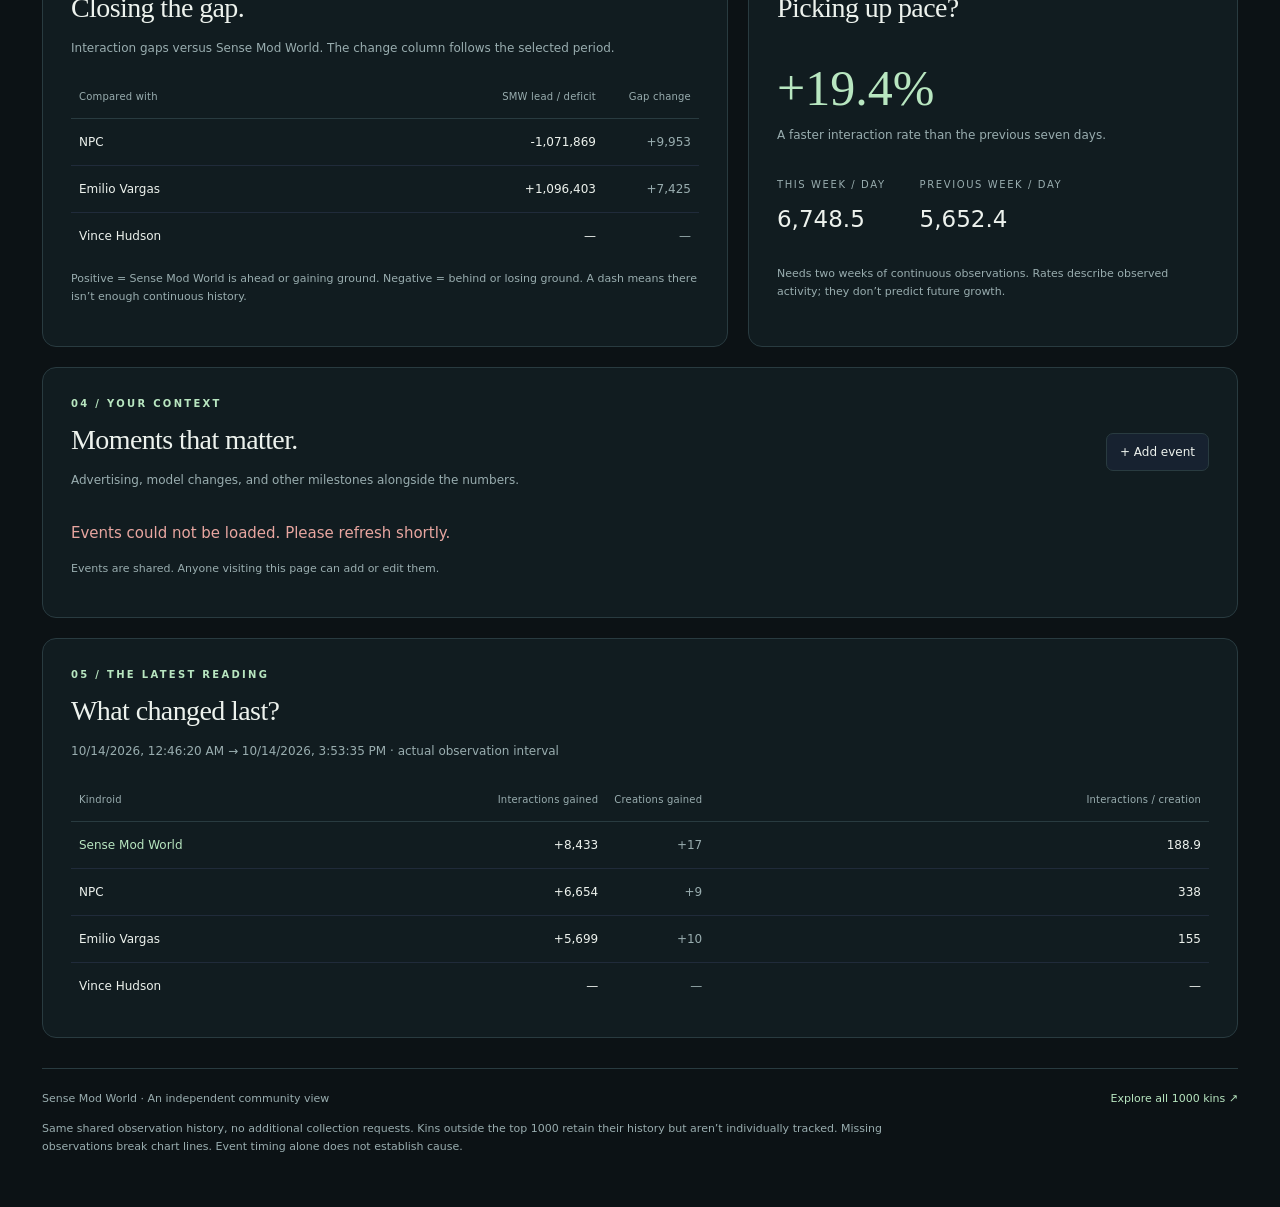
==== commit 3dcdb5a6: "Make estimated chart sections subtly tinted solid lines" ====
--- a/sense-mod-world/index.html
+++ b/sense-mod-world/index.html
@@ -1,4 +1,4 @@
-<!doctype html><html lang="en"><head><meta charset="utf-8"><meta name="viewport" content="width=device-width,initial-scale=1"><meta name="robots" content="noindex,nofollow"><title>Sense Mod World · Observatory</title><link rel="stylesheet" href="style.css?v=delay-smoothing-1"></head><body><main>
+<!doctype html><html lang="en"><head><meta charset="utf-8"><meta name="viewport" content="width=device-width,initial-scale=1"><meta name="robots" content="noindex,nofollow"><title>Sense Mod World · Observatory</title><link rel="stylesheet" href="style.css?v=delay-smoothing-2"></head><body><main>
 <nav><a href="../">◉ KIN OBSERVATORY</a><span>A CLOSER LOOK</span><button id="refresh">Refresh ↻</button></nav>
 <header><div class="kicker"><span></span> THE SENSE MOD WORLD REPORT</div><h1>A world of its own.<br><em>Its growth, in context.</em></h1><p class="intro">Follow Sense Mod World’s activity, compare its pace, and mark the moments that might make a difference.</p><div id="freshness" class="muted" role="status">Loading observations…</div></header>
 <section class="cards" aria-label="Sense Mod World statistics"><article><span>INTERACTIONS</span><strong id="interactions">—</strong><small id="interactionChange">Awaiting data</small></article><article><span>CREATIONS</span><strong id="creations">—</strong><small id="creationChange">Awaiting data</small></article><article><span>INTERACTIONS / DAY</span><strong id="daily">—</strong><small>7-day average · needs 7 days of history</small></article><article><span>DISCOVERY POSITION</span><strong id="rank">—</strong><small id="ratio">Weighted discovery order</small></article></section>
@@ -13,4 +13,4 @@
 <dialog id="eventDialog"><form id="eventForm"><h2 id="eventFormTitle">Add event</h2><label>Event name<input id="eventLabel" maxlength="120" required placeholder="e.g. Changed model"></label><div class="event-form-grid"><label>Date and time<input id="eventAt" type="datetime-local" required></label><label>Category<select id="eventType"><option value="advertising">Advertising</option><option value="model">Model change</option><option value="background">Background</option><option value="update">Update</option><option value="other" selected>Other</option></select></label></div><p id="eventTimezone" class="footnote"></p><label>Notes <span class="muted">(optional)</span><textarea id="eventNotes" maxlength="1000" rows="3" placeholder="What changed?"></textarea></label><p id="eventMessage" role="alert"></p><div class="event-form-actions"><button id="cancelEvent" type="button">Cancel</button><button id="saveEvent" type="submit" class="button">Save event</button></div></form></dialog>
 <section class="panel"><div class="kicker">05 / THE LATEST READING</div><h2>What changed last?</h2><p id="latestNote" class="subtitle"></p><div class="table-scroll"><table><thead><tr><th>Kindroid</th><th>Interactions gained</th><th>Creations gained</th><th>Interactions / creation</th></tr></thead><tbody id="updates"></tbody></table></div></section>
 <footer><span>Sense Mod World · An independent community view</span><a href="../">Explore all 1000 kins ↗</a><p>Same shared observation history, no additional collection requests. Kins outside the top 1000 retain their history but aren’t individually tracked. Missing observations break chart lines. Event timing alone does not establish cause.</p></footer>
-</main><script src="../data-source.js?v=direct-data-1"></script><script src="../metrics.js?v=direct-data-1"></script><script src="event-editor.js"></script><script src="../chart-data.js?v=delay-smoothing-1"></script><script src="app.js?v=delay-smoothing-1"></script><script src="../health.js?v=direct-data-1"></script></body></html>
+</main><script src="../data-source.js?v=direct-data-1"></script><script src="../metrics.js?v=direct-data-1"></script><script src="event-editor.js"></script><script src="../chart-data.js?v=delay-smoothing-2"></script><script src="app.js?v=delay-smoothing-2"></script><script src="../health.js?v=direct-data-1"></script></body></html>
--- a/sense-mod-world/style.css
+++ b/sense-mod-world/style.css
@@ -1,4 +1,4 @@
-@import url('../style.css?v=delay-smoothing-1');
+@import url('../style.css?v=delay-smoothing-2');
 :root{--bg:#0c1215;--panel:#121d21;--line:#293b40;--muted:#99adaf;--text:#edf2ed;--accent:#b8e6c0}body{background:radial-gradient(ellipse at 85% 0%,#26473855,transparent 38%),var(--bg)}main{max-width:1260px;padding:26px 32px 50px}a{color:var(--accent);text-decoration:none}a:hover{text-decoration:underline}nav{display:flex;align-items:center;justify-content:space-between;padding-bottom:22px;border-bottom:1px solid var(--line);font-size:11px;letter-spacing:2px}nav span{color:var(--muted)}nav button{font-size:12px;letter-spacing:0;background:transparent}header{display:block;padding:62px 0 36px;position:relative}.kicker{color:var(--accent);font-size:10px;font-weight:650;letter-spacing:2.3px}.kicker>span{display:inline-block;width:6px;height:6px;border-radius:50%;background:var(--accent);margin-right:9px}h1{font-family:Georgia,'Times New Roman',serif;font-weight:400;font-size:clamp(38px,5vw,64px);letter-spacing:-2px;line-height:1.09;margin:20px 0}h1 em{color:var(--accent);font-weight:400}.intro{max-width:570px;font-size:16px;color:#b7c6c4;margin:0 0 22px}.muted{font-size:12px;color:var(--muted)}.cards{display:grid;grid-template-columns:repeat(4,1fr);gap:12px}.cards article{padding:24px 20px;border:1px solid var(--line);background:linear-gradient(145deg,#1b2a29,#111b20);border-radius:12px}.cards article:first-child{border-color:#5e8a70}.cards article>span,.pace-values span{font-size:10px;letter-spacing:1.6px;color:var(--muted)}.cards strong{display:block;font-size:30px;font-weight:500;letter-spacing:-1px;margin:12px 0 8px;font-variant-numeric:tabular-nums}.cards small{font-size:11px;color:var(--muted);display:block}.panel{padding:28px;border-radius:14px;background:#121d21e8;margin-top:20px}.section-title{display:flex;justify-content:space-between;align-items:center;gap:20px;flex-wrap:wrap}h2{font-family:Georgia,'Times New Roman',serif;font-size:28px;letter-spacing:-.6px;font-weight:400;margin:8px 0 10px}.range{display:flex;border:1px solid var(--line);padding:3px;border-radius:8px}.range button{border:0;background:transparent;font-size:12px;padding:8px 11px}.range button[aria-pressed=true]{background:#314d40;color:#d4f2d9}.toolbar{display:flex;justify-content:space-between;align-items:end;gap:20px;margin:20px 0}.selects{display:flex;gap:12px}select{background:#18262a;border-color:var(--line);font-size:12px;min-width:145px}.check{flex-direction:row;align-items:center;gap:8px;font-size:12px}.toggles{display:flex;gap:8px;flex-wrap:wrap}.toggle{font-size:12px;border-radius:24px;border-color:var(--color);background:transparent;padding:7px 11px;opacity:.5}.toggle[aria-pressed=true]{opacity:1;background:#23302e}.toggle i{display:inline-block;border-radius:50%;width:7px;height:7px;background:var(--color);margin-right:7px}.toggle.primary{font-weight:650}.mini-actions{display:flex;gap:15px;margin-top:9px}.mini-actions button{border:0;background:transparent;padding:3px 0;font-size:11px;color:var(--muted)}.chart-scroll{overflow-x:auto;margin-top:12px}#chart{min-width:600px}.chart-note,.footnote{font-size:11px;color:var(--muted);line-height:1.7}.two-column{display:grid;grid-template-columns:1.4fr 1fr;gap:20px}.subtitle{font-size:12px;color:var(--muted);margin:0 0 18px}.table-scroll{overflow:auto}th,td{text-align:right!important;font-size:12px;padding:14px 8px;white-space:nowrap}th{background:transparent;font-size:10px}th:first-child,td:first-child{text-align:left!important;width:auto}td:nth-child(2){width:auto;color:inherit}td:nth-child(3){min-width:0}tr:last-child td{border-bottom:0}tr.primary td:first-child{color:var(--accent)}.positive{color:var(--accent)}.negative{color:#e8a6a0}.momentum{font-family:Georgia,serif;font-size:50px;color:var(--accent);margin-top:22px}.pace-values{display:flex;gap:34px;margin:28px 0}.pace-values strong{display:block;font-size:23px;font-weight:500;margin-top:8px}.button{display:inline-block;border:1px solid var(--line);border-radius:7px;padding:9px 13px;font-size:12px}.events{margin:12px 0}.event{display:grid;grid-template-columns:150px 1fr;gap:20px;padding:19px 0;border-bottom:1px solid var(--line)}.event time{font-size:12px;color:var(--muted)}.event h3{font-size:14px;font-weight:550;margin:0 0 5px}.event p{font-size:12px;color:var(--muted);margin:0;white-space:pre-wrap}.event .tag{font-size:9px;color:var(--accent);letter-spacing:1px;margin-left:8px;text-transform:uppercase}.empty{border:1px dashed #3a5155;border-radius:10px;padding:24px;color:var(--muted);font-size:13px;margin:15px 0}details{font-size:12px;color:var(--muted);margin-top:24px}summary{cursor:pointer;color:var(--text)}pre{padding:18px;background:#0c1519;border-radius:8px;overflow:auto;color:#c1d5ce}.event-legend{display:flex;gap:12px;flex-wrap:wrap;font-size:11px;color:#d8c399}.event-legend a{color:inherit}footer{display:flex;flex-wrap:wrap;margin-top:30px;padding-top:22px;font-size:11px}footer p{flex-basis:100%;max-width:900px;color:var(--muted);line-height:1.7;margin:0}@media(max-width:800px){main{padding:20px 16px}nav span{display:none}header{padding:38px 0 25px}.cards{grid-template-columns:repeat(2,1fr)}.cards article{padding:17px}.cards strong{font-size:25px}.panel{padding:20px}.two-column{grid-template-columns:1fr;gap:0}.toolbar{align-items:start;flex-wrap:wrap}.event{grid-template-columns:1fr;gap:6px}h2{font-size:25px}.range button{padding:7px 9px}}@media(prefers-reduced-motion:no-preference){button{transition:background .15s,opacity .15s}}
 
 #eventDialog{background:#142526;color:#edf3ed;border:1px solid #50625d;border-radius:18px;padding:28px;width:min(560px,calc(100vw - 32px));max-height:90vh;overflow:auto;box-sizing:border-box}#eventDialog::backdrop{background:#031012bb;backdrop-filter:blur(4px)}#eventForm{display:grid;gap:18px}#eventForm h2{margin:0}#eventForm label{display:grid;gap:7px;font-size:14px}#eventForm input,#eventForm textarea,#eventForm select{box-sizing:border-box;width:100%;min-width:0;background:#0c191c;color:#edf3ed;border:1px solid #50625d;border-radius:8px;padding:12px;font:inherit;font-size:16px;color-scheme:dark}#eventForm .footnote{margin:0}.event-form-grid{display:grid;grid-template-columns:1.2fr 1fr;gap:16px}.event-form-actions,.event-actions{display:flex;gap:10px;justify-content:flex-end}.event-actions{align-self:start}.event-actions button{font-size:14px;padding:6px 10px}#eventMessage{color:#ffb8b8;margin:0}#eventFeedback:empty{display:none}button:disabled{opacity:.55;cursor:wait}@media(max-width:600px){.event-form-grid{grid-template-columns:1fr}.event-actions{grid-column:1/-1;justify-content:flex-start}#eventDialog{padding:20px}}
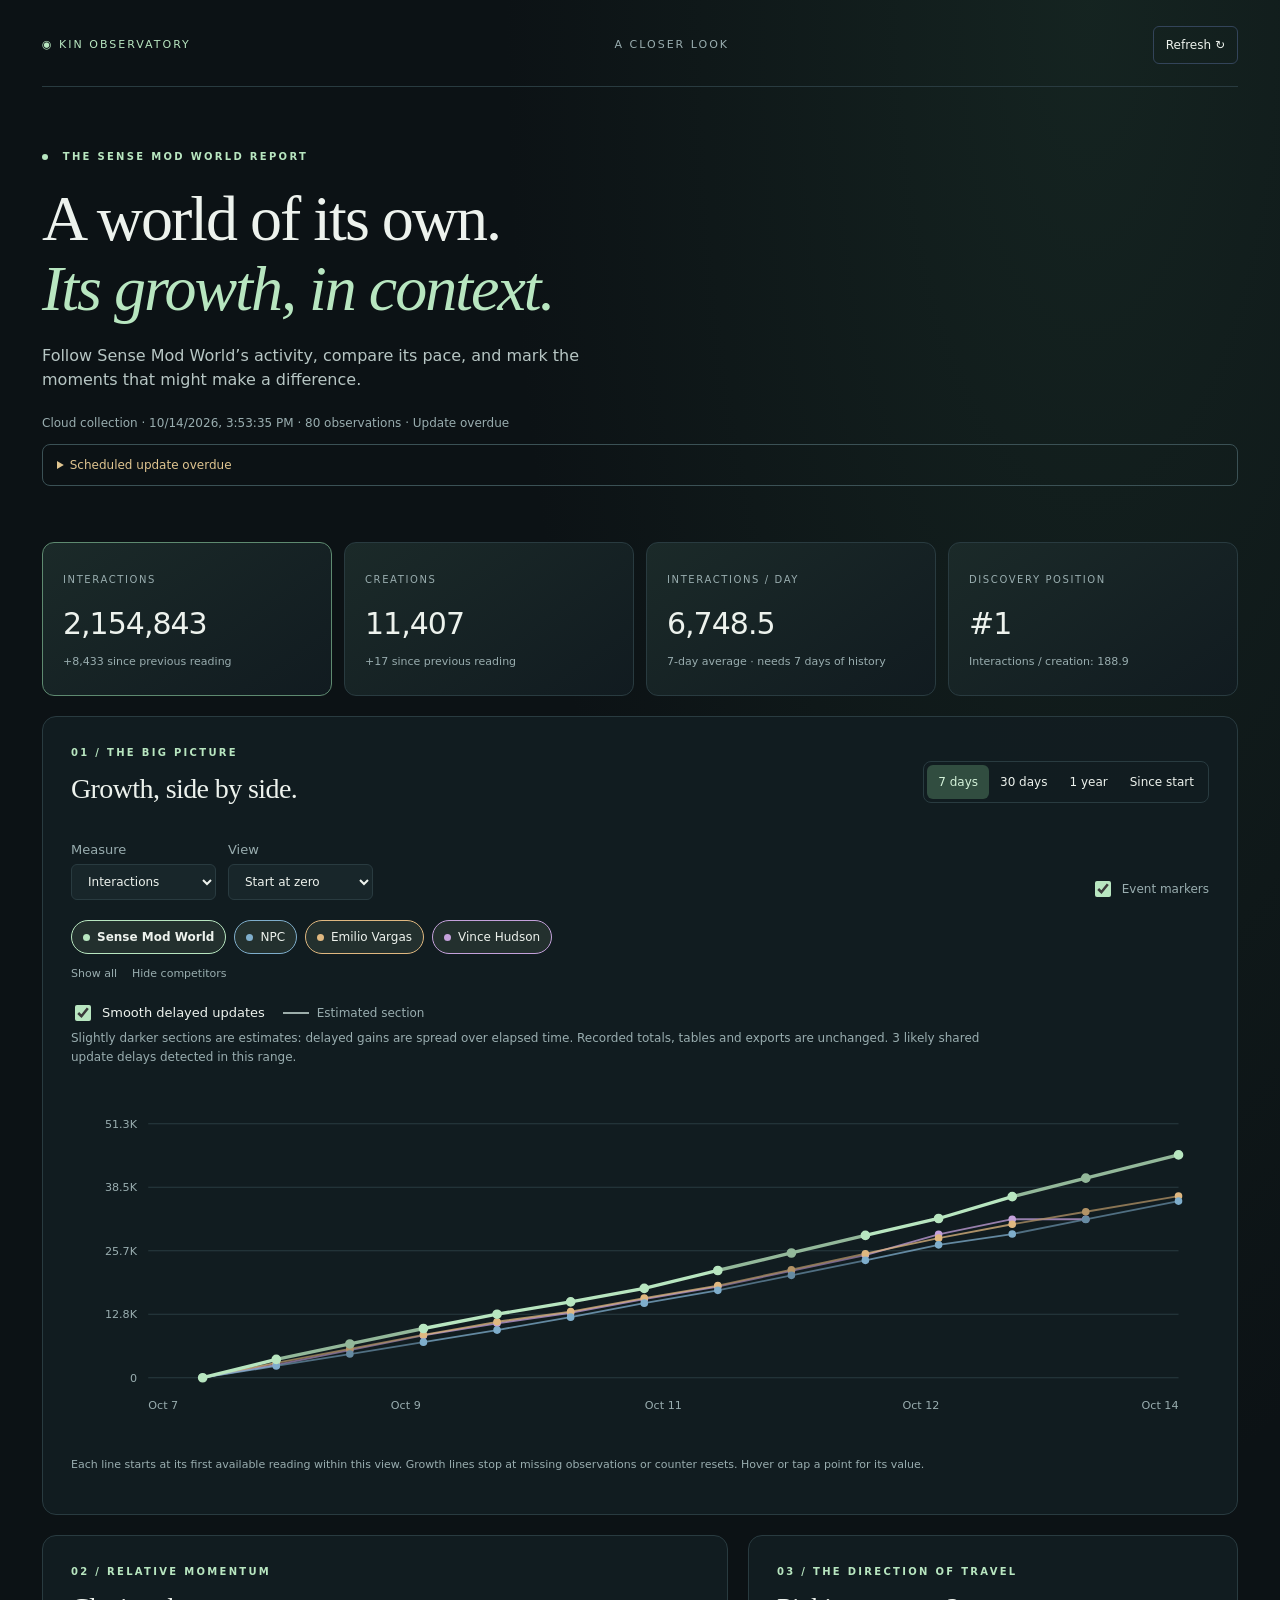
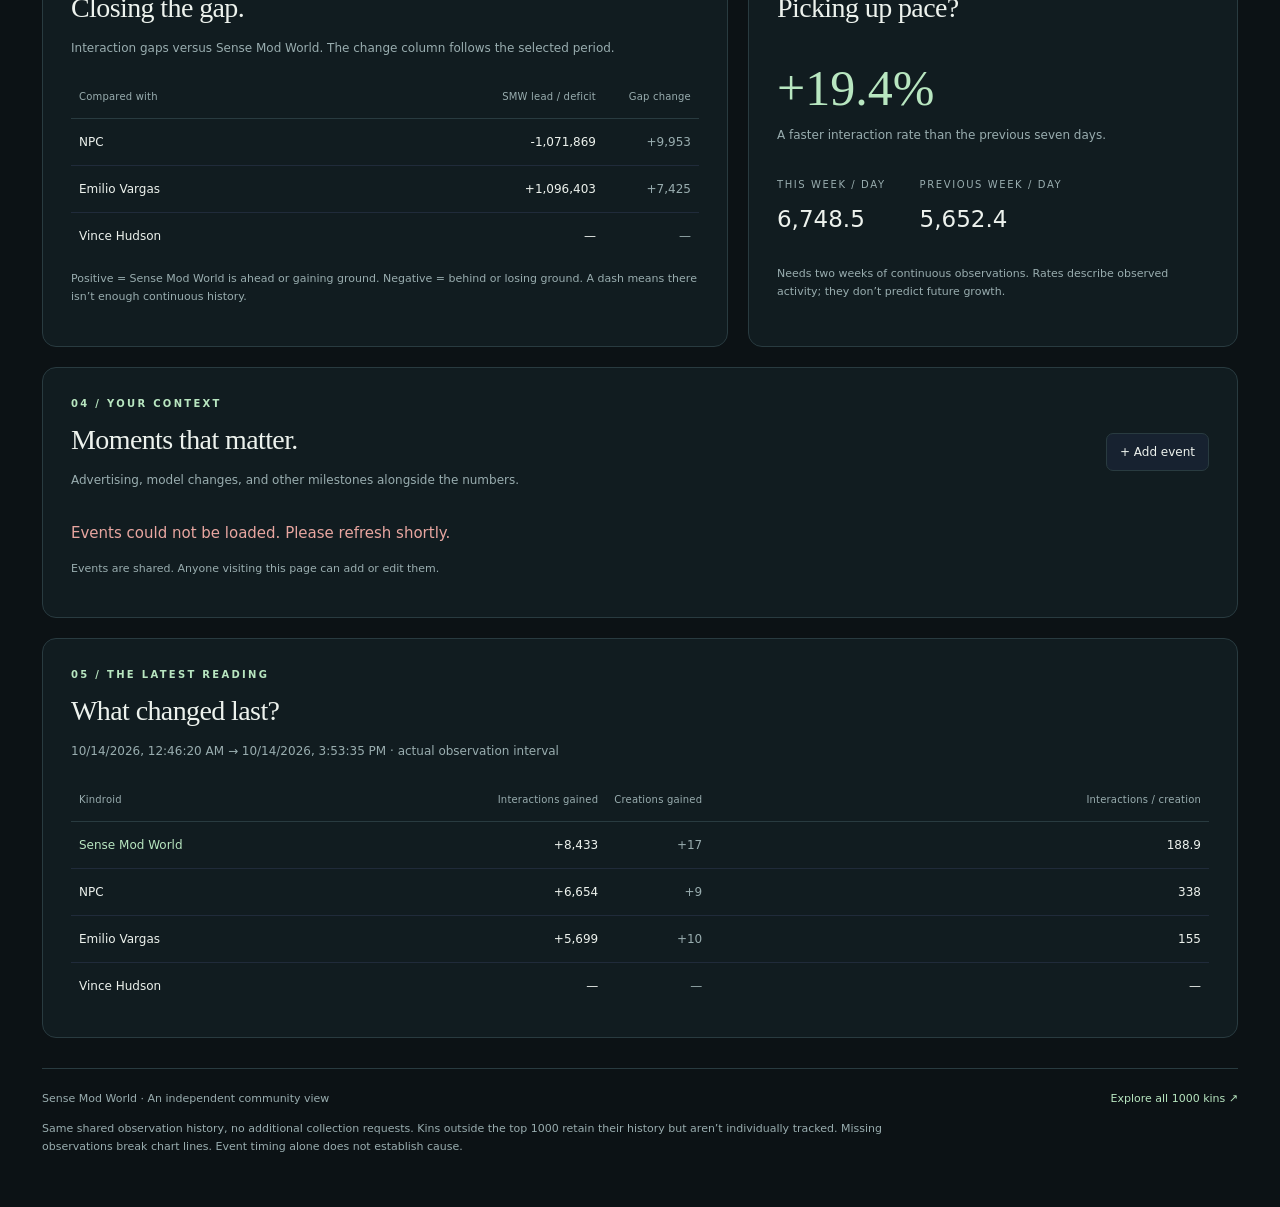
==== commit 9cd8f61d: "Make smoothed sections visibly darker within each series color" ====
--- a/sense-mod-world/index.html
+++ b/sense-mod-world/index.html
@@ -1,4 +1,4 @@
-<!doctype html><html lang="en"><head><meta charset="utf-8"><meta name="viewport" content="width=device-width,initial-scale=1"><meta name="robots" content="noindex,nofollow"><title>Sense Mod World · Observatory</title><link rel="stylesheet" href="style.css?v=delay-smoothing-2"></head><body><main>
+<!doctype html><html lang="en"><head><meta charset="utf-8"><meta name="viewport" content="width=device-width,initial-scale=1"><meta name="robots" content="noindex,nofollow"><title>Sense Mod World · Observatory</title><link rel="stylesheet" href="style.css?v=delay-smoothing-3"></head><body><main>
 <nav><a href="../">◉ KIN OBSERVATORY</a><span>A CLOSER LOOK</span><button id="refresh">Refresh ↻</button></nav>
 <header><div class="kicker"><span></span> THE SENSE MOD WORLD REPORT</div><h1>A world of its own.<br><em>Its growth, in context.</em></h1><p class="intro">Follow Sense Mod World’s activity, compare its pace, and mark the moments that might make a difference.</p><div id="freshness" class="muted" role="status">Loading observations…</div></header>
 <section class="cards" aria-label="Sense Mod World statistics"><article><span>INTERACTIONS</span><strong id="interactions">—</strong><small id="interactionChange">Awaiting data</small></article><article><span>CREATIONS</span><strong id="creations">—</strong><small id="creationChange">Awaiting data</small></article><article><span>INTERACTIONS / DAY</span><strong id="daily">—</strong><small>7-day average · needs 7 days of history</small></article><article><span>DISCOVERY POSITION</span><strong id="rank">—</strong><small id="ratio">Weighted discovery order</small></article></section>
@@ -13,4 +13,4 @@
 <dialog id="eventDialog"><form id="eventForm"><h2 id="eventFormTitle">Add event</h2><label>Event name<input id="eventLabel" maxlength="120" required placeholder="e.g. Changed model"></label><div class="event-form-grid"><label>Date and time<input id="eventAt" type="datetime-local" required></label><label>Category<select id="eventType"><option value="advertising">Advertising</option><option value="model">Model change</option><option value="background">Background</option><option value="update">Update</option><option value="other" selected>Other</option></select></label></div><p id="eventTimezone" class="footnote"></p><label>Notes <span class="muted">(optional)</span><textarea id="eventNotes" maxlength="1000" rows="3" placeholder="What changed?"></textarea></label><p id="eventMessage" role="alert"></p><div class="event-form-actions"><button id="cancelEvent" type="button">Cancel</button><button id="saveEvent" type="submit" class="button">Save event</button></div></form></dialog>
 <section class="panel"><div class="kicker">05 / THE LATEST READING</div><h2>What changed last?</h2><p id="latestNote" class="subtitle"></p><div class="table-scroll"><table><thead><tr><th>Kindroid</th><th>Interactions gained</th><th>Creations gained</th><th>Interactions / creation</th></tr></thead><tbody id="updates"></tbody></table></div></section>
 <footer><span>Sense Mod World · An independent community view</span><a href="../">Explore all 1000 kins ↗</a><p>Same shared observation history, no additional collection requests. Kins outside the top 1000 retain their history but aren’t individually tracked. Missing observations break chart lines. Event timing alone does not establish cause.</p></footer>
-</main><script src="../data-source.js?v=direct-data-1"></script><script src="../metrics.js?v=direct-data-1"></script><script src="event-editor.js"></script><script src="../chart-data.js?v=delay-smoothing-2"></script><script src="app.js?v=delay-smoothing-2"></script><script src="../health.js?v=direct-data-1"></script></body></html>
+</main><script src="../data-source.js?v=direct-data-1"></script><script src="../metrics.js?v=direct-data-1"></script><script src="event-editor.js"></script><script src="../chart-data.js?v=delay-smoothing-3"></script><script src="app.js?v=delay-smoothing-3"></script><script src="../health.js?v=direct-data-1"></script></body></html>
--- a/sense-mod-world/style.css
+++ b/sense-mod-world/style.css
@@ -1,4 +1,4 @@
-@import url('../style.css?v=delay-smoothing-2');
+@import url('../style.css?v=delay-smoothing-3');
 :root{--bg:#0c1215;--panel:#121d21;--line:#293b40;--muted:#99adaf;--text:#edf2ed;--accent:#b8e6c0}body{background:radial-gradient(ellipse at 85% 0%,#26473855,transparent 38%),var(--bg)}main{max-width:1260px;padding:26px 32px 50px}a{color:var(--accent);text-decoration:none}a:hover{text-decoration:underline}nav{display:flex;align-items:center;justify-content:space-between;padding-bottom:22px;border-bottom:1px solid var(--line);font-size:11px;letter-spacing:2px}nav span{color:var(--muted)}nav button{font-size:12px;letter-spacing:0;background:transparent}header{display:block;padding:62px 0 36px;position:relative}.kicker{color:var(--accent);font-size:10px;font-weight:650;letter-spacing:2.3px}.kicker>span{display:inline-block;width:6px;height:6px;border-radius:50%;background:var(--accent);margin-right:9px}h1{font-family:Georgia,'Times New Roman',serif;font-weight:400;font-size:clamp(38px,5vw,64px);letter-spacing:-2px;line-height:1.09;margin:20px 0}h1 em{color:var(--accent);font-weight:400}.intro{max-width:570px;font-size:16px;color:#b7c6c4;margin:0 0 22px}.muted{font-size:12px;color:var(--muted)}.cards{display:grid;grid-template-columns:repeat(4,1fr);gap:12px}.cards article{padding:24px 20px;border:1px solid var(--line);background:linear-gradient(145deg,#1b2a29,#111b20);border-radius:12px}.cards article:first-child{border-color:#5e8a70}.cards article>span,.pace-values span{font-size:10px;letter-spacing:1.6px;color:var(--muted)}.cards strong{display:block;font-size:30px;font-weight:500;letter-spacing:-1px;margin:12px 0 8px;font-variant-numeric:tabular-nums}.cards small{font-size:11px;color:var(--muted);display:block}.panel{padding:28px;border-radius:14px;background:#121d21e8;margin-top:20px}.section-title{display:flex;justify-content:space-between;align-items:center;gap:20px;flex-wrap:wrap}h2{font-family:Georgia,'Times New Roman',serif;font-size:28px;letter-spacing:-.6px;font-weight:400;margin:8px 0 10px}.range{display:flex;border:1px solid var(--line);padding:3px;border-radius:8px}.range button{border:0;background:transparent;font-size:12px;padding:8px 11px}.range button[aria-pressed=true]{background:#314d40;color:#d4f2d9}.toolbar{display:flex;justify-content:space-between;align-items:end;gap:20px;margin:20px 0}.selects{display:flex;gap:12px}select{background:#18262a;border-color:var(--line);font-size:12px;min-width:145px}.check{flex-direction:row;align-items:center;gap:8px;font-size:12px}.toggles{display:flex;gap:8px;flex-wrap:wrap}.toggle{font-size:12px;border-radius:24px;border-color:var(--color);background:transparent;padding:7px 11px;opacity:.5}.toggle[aria-pressed=true]{opacity:1;background:#23302e}.toggle i{display:inline-block;border-radius:50%;width:7px;height:7px;background:var(--color);margin-right:7px}.toggle.primary{font-weight:650}.mini-actions{display:flex;gap:15px;margin-top:9px}.mini-actions button{border:0;background:transparent;padding:3px 0;font-size:11px;color:var(--muted)}.chart-scroll{overflow-x:auto;margin-top:12px}#chart{min-width:600px}.chart-note,.footnote{font-size:11px;color:var(--muted);line-height:1.7}.two-column{display:grid;grid-template-columns:1.4fr 1fr;gap:20px}.subtitle{font-size:12px;color:var(--muted);margin:0 0 18px}.table-scroll{overflow:auto}th,td{text-align:right!important;font-size:12px;padding:14px 8px;white-space:nowrap}th{background:transparent;font-size:10px}th:first-child,td:first-child{text-align:left!important;width:auto}td:nth-child(2){width:auto;color:inherit}td:nth-child(3){min-width:0}tr:last-child td{border-bottom:0}tr.primary td:first-child{color:var(--accent)}.positive{color:var(--accent)}.negative{color:#e8a6a0}.momentum{font-family:Georgia,serif;font-size:50px;color:var(--accent);margin-top:22px}.pace-values{display:flex;gap:34px;margin:28px 0}.pace-values strong{display:block;font-size:23px;font-weight:500;margin-top:8px}.button{display:inline-block;border:1px solid var(--line);border-radius:7px;padding:9px 13px;font-size:12px}.events{margin:12px 0}.event{display:grid;grid-template-columns:150px 1fr;gap:20px;padding:19px 0;border-bottom:1px solid var(--line)}.event time{font-size:12px;color:var(--muted)}.event h3{font-size:14px;font-weight:550;margin:0 0 5px}.event p{font-size:12px;color:var(--muted);margin:0;white-space:pre-wrap}.event .tag{font-size:9px;color:var(--accent);letter-spacing:1px;margin-left:8px;text-transform:uppercase}.empty{border:1px dashed #3a5155;border-radius:10px;padding:24px;color:var(--muted);font-size:13px;margin:15px 0}details{font-size:12px;color:var(--muted);margin-top:24px}summary{cursor:pointer;color:var(--text)}pre{padding:18px;background:#0c1519;border-radius:8px;overflow:auto;color:#c1d5ce}.event-legend{display:flex;gap:12px;flex-wrap:wrap;font-size:11px;color:#d8c399}.event-legend a{color:inherit}footer{display:flex;flex-wrap:wrap;margin-top:30px;padding-top:22px;font-size:11px}footer p{flex-basis:100%;max-width:900px;color:var(--muted);line-height:1.7;margin:0}@media(max-width:800px){main{padding:20px 16px}nav span{display:none}header{padding:38px 0 25px}.cards{grid-template-columns:repeat(2,1fr)}.cards article{padding:17px}.cards strong{font-size:25px}.panel{padding:20px}.two-column{grid-template-columns:1fr;gap:0}.toolbar{align-items:start;flex-wrap:wrap}.event{grid-template-columns:1fr;gap:6px}h2{font-size:25px}.range button{padding:7px 9px}}@media(prefers-reduced-motion:no-preference){button{transition:background .15s,opacity .15s}}
 
 #eventDialog{background:#142526;color:#edf3ed;border:1px solid #50625d;border-radius:18px;padding:28px;width:min(560px,calc(100vw - 32px));max-height:90vh;overflow:auto;box-sizing:border-box}#eventDialog::backdrop{background:#031012bb;backdrop-filter:blur(4px)}#eventForm{display:grid;gap:18px}#eventForm h2{margin:0}#eventForm label{display:grid;gap:7px;font-size:14px}#eventForm input,#eventForm textarea,#eventForm select{box-sizing:border-box;width:100%;min-width:0;background:#0c191c;color:#edf3ed;border:1px solid #50625d;border-radius:8px;padding:12px;font:inherit;font-size:16px;color-scheme:dark}#eventForm .footnote{margin:0}.event-form-grid{display:grid;grid-template-columns:1.2fr 1fr;gap:16px}.event-form-actions,.event-actions{display:flex;gap:10px;justify-content:flex-end}.event-actions{align-self:start}.event-actions button{font-size:14px;padding:6px 10px}#eventMessage{color:#ffb8b8;margin:0}#eventFeedback:empty{display:none}button:disabled{opacity:.55;cursor:wait}@media(max-width:600px){.event-form-grid{grid-template-columns:1fr}.event-actions{grid-column:1/-1;justify-content:flex-start}#eventDialog{padding:20px}}
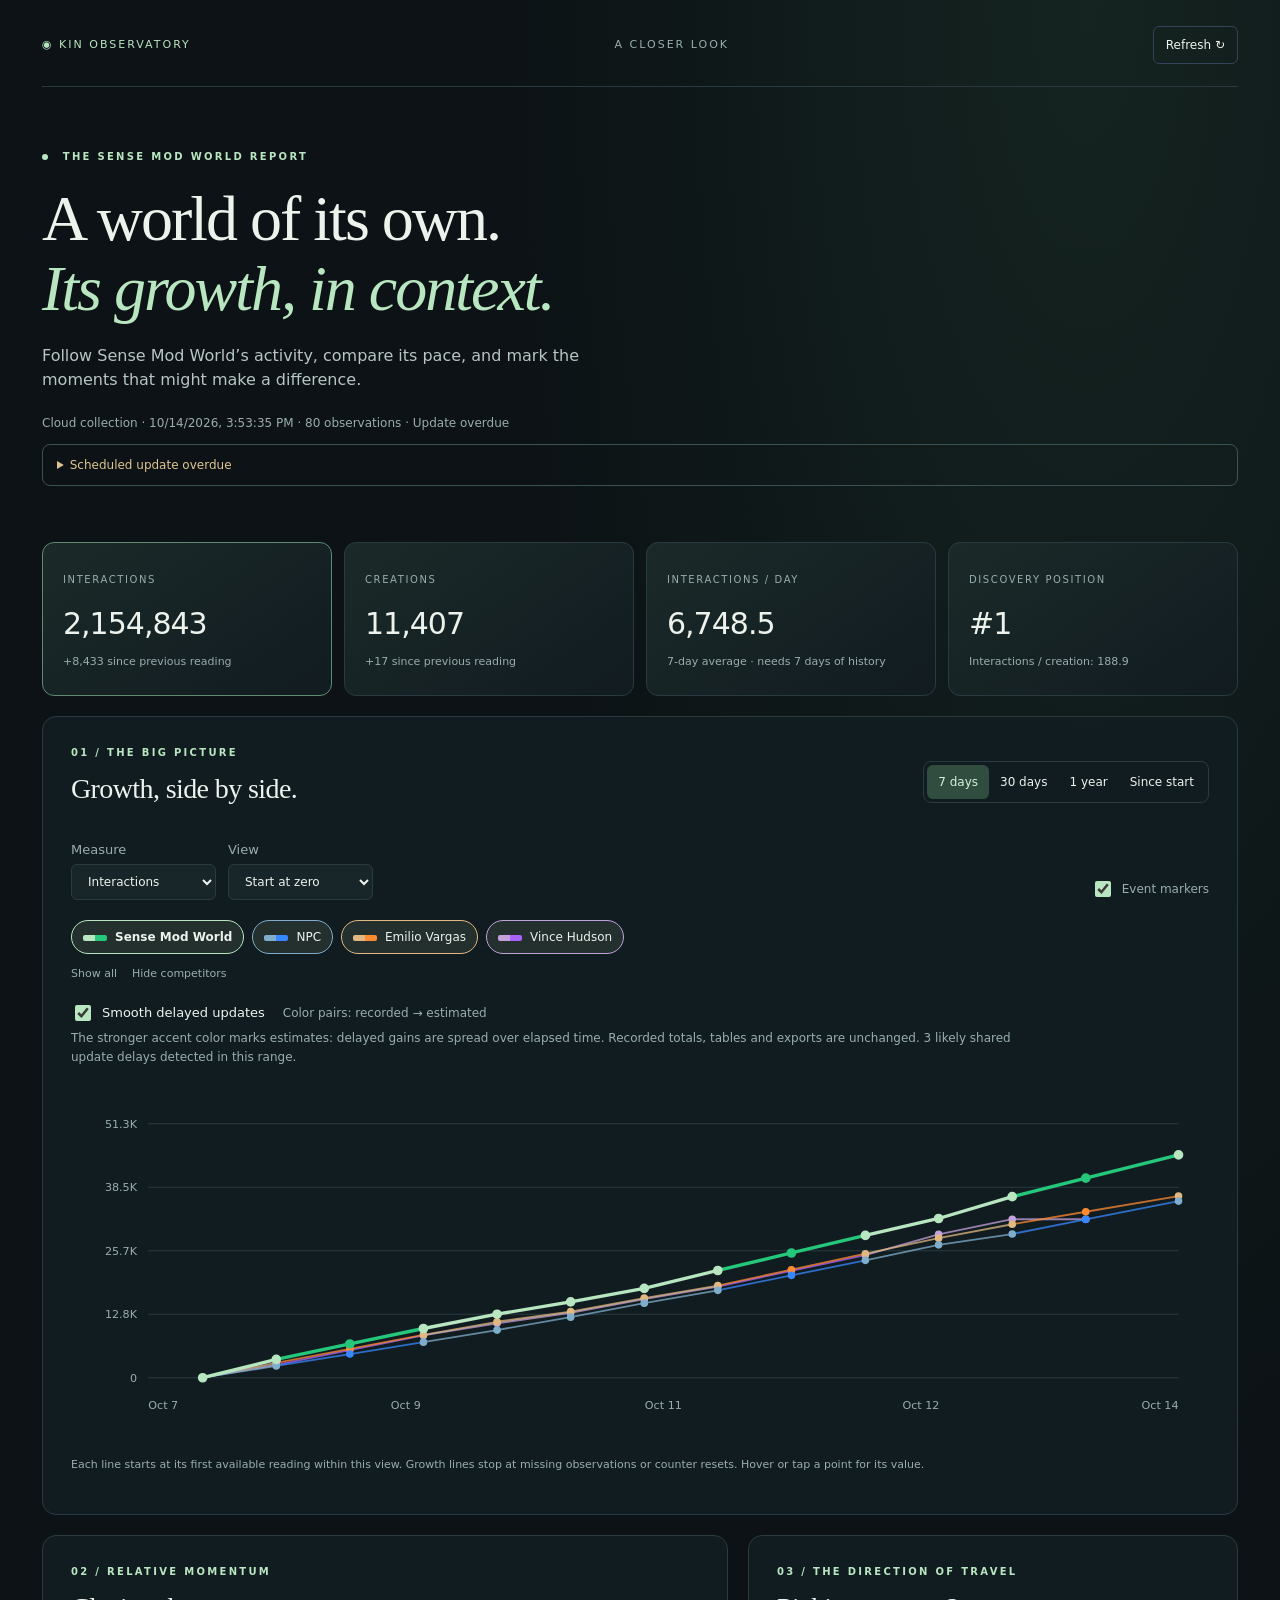
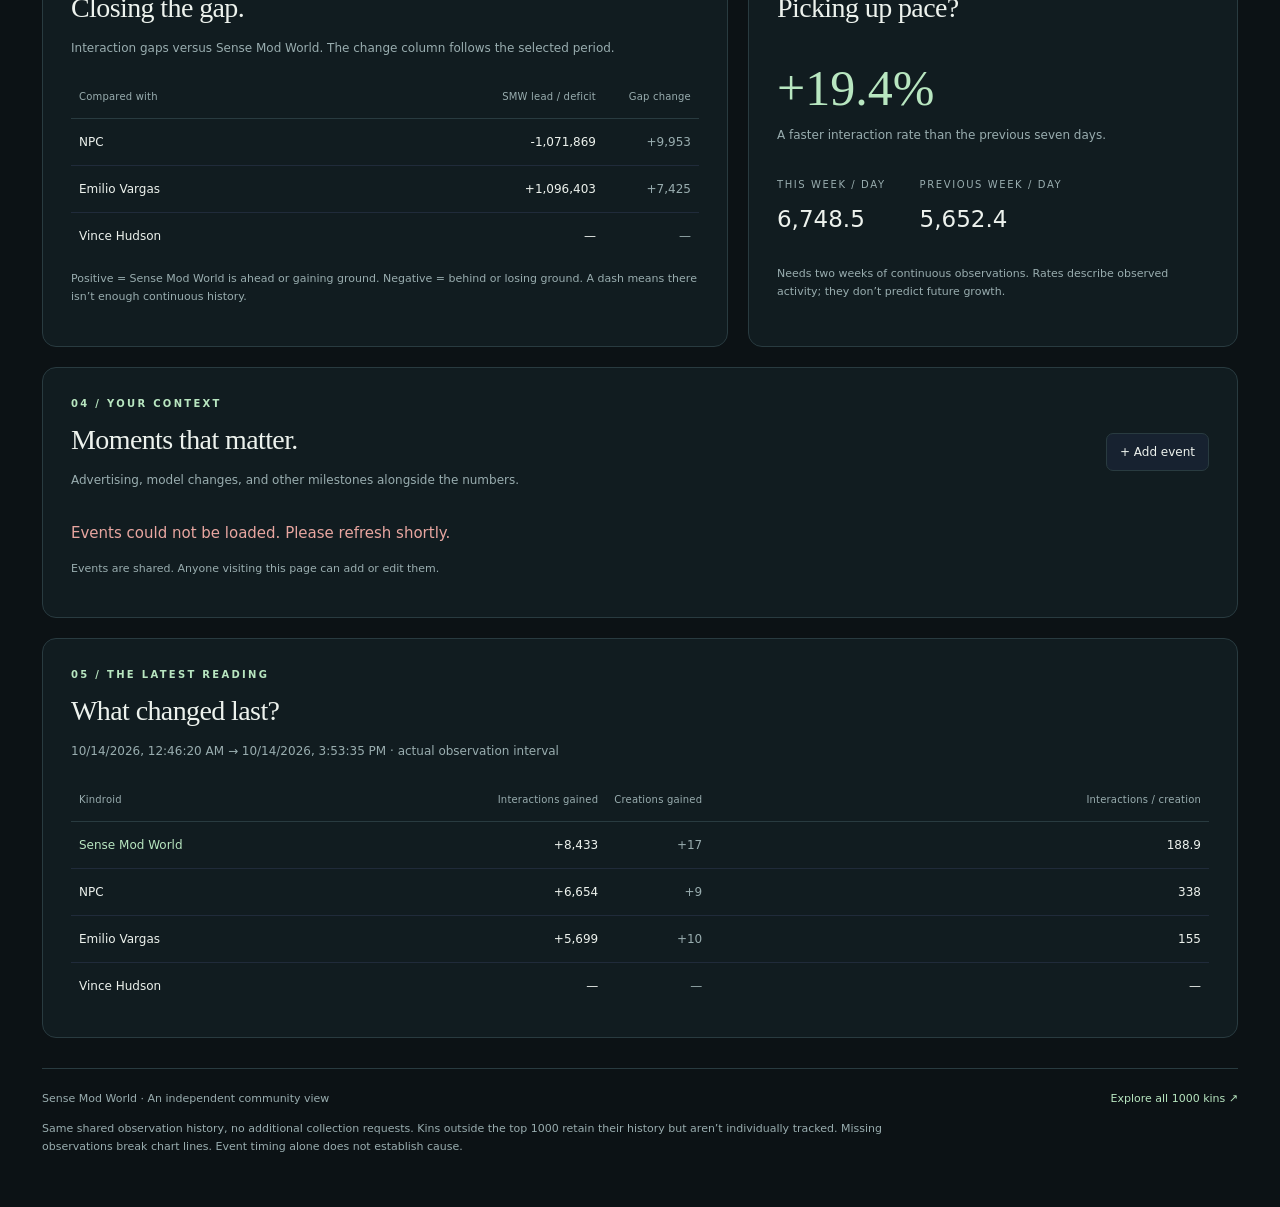
==== commit 2bf3bed2: "Use distinct saturated colors and paired keys for chart estimates" ====
--- a/sense-mod-world/index.html
+++ b/sense-mod-world/index.html
@@ -1,11 +1,11 @@
-<!doctype html><html lang="en"><head><meta charset="utf-8"><meta name="viewport" content="width=device-width,initial-scale=1"><meta name="robots" content="noindex,nofollow"><title>Sense Mod World · Observatory</title><link rel="stylesheet" href="style.css?v=delay-smoothing-3"></head><body><main>
+<!doctype html><html lang="en"><head><meta charset="utf-8"><meta name="viewport" content="width=device-width,initial-scale=1"><meta name="robots" content="noindex,nofollow"><title>Sense Mod World · Observatory</title><link rel="stylesheet" href="style.css?v=delay-smoothing-4"></head><body><main>
 <nav><a href="../">◉ KIN OBSERVATORY</a><span>A CLOSER LOOK</span><button id="refresh">Refresh ↻</button></nav>
 <header><div class="kicker"><span></span> THE SENSE MOD WORLD REPORT</div><h1>A world of its own.<br><em>Its growth, in context.</em></h1><p class="intro">Follow Sense Mod World’s activity, compare its pace, and mark the moments that might make a difference.</p><div id="freshness" class="muted" role="status">Loading observations…</div></header>
 <section class="cards" aria-label="Sense Mod World statistics"><article><span>INTERACTIONS</span><strong id="interactions">—</strong><small id="interactionChange">Awaiting data</small></article><article><span>CREATIONS</span><strong id="creations">—</strong><small id="creationChange">Awaiting data</small></article><article><span>INTERACTIONS / DAY</span><strong id="daily">—</strong><small>7-day average · needs 7 days of history</small></article><article><span>DISCOVERY POSITION</span><strong id="rank">—</strong><small id="ratio">Weighted discovery order</small></article></section>
 <section class="panel"><div class="section-title"><div><div class="kicker">01 / THE BIG PICTURE</div><h2>Growth, side by side.</h2></div><div class="range" role="group" aria-label="Time range"><button data-range="7" aria-pressed="true">7 days</button><button data-range="30">30 days</button><button data-range="365">1 year</button><button data-range="all">Since start</button></div></div>
 <div class="toolbar"><div class="selects"><label>Measure<select id="measure"><option value="interactions">Interactions</option><option value="creations">Creations</option></select></label><label>View<select id="view"><option value="gains">Start at zero</option><option value="total">Lifetime totals</option><option value="pace">Daily pace</option></select></label></div><label class="check"><input id="markers" type="checkbox" checked> Event markers</label></div>
 <div id="toggles" class="toggles" aria-label="Comparison kins"></div><div class="mini-actions"><button id="showAll">Show all</button><button id="hideAll">Hide competitors</button></div>
-<div class="smoothing-controls"><label><input id="smoothDelays" type="checkbox" checked> Smooth delayed updates</label><span class="estimate-key"><i></i> Estimated section</span></div><p id="smoothingNote" class="smoothing-note" role="status"></p><div class="chart-scroll"><svg id="chart" viewBox="0 0 1120 360" role="img" aria-label="Sense Mod World and competitor growth chart"></svg></div><p id="chartNote" class="chart-note"></p><div id="eventLegend" class="event-legend"></div>
+<div class="smoothing-controls"><label><input id="smoothDelays" type="checkbox" checked> Smooth delayed updates</label><span class="estimate-key">Color pairs: recorded → estimated</span></div><p id="smoothingNote" class="smoothing-note" role="status"></p><div class="chart-scroll"><svg id="chart" viewBox="0 0 1120 360" role="img" aria-label="Sense Mod World and competitor growth chart"></svg></div><p id="chartNote" class="chart-note"></p><div id="eventLegend" class="event-legend"></div>
 </section>
 <div class="two-column"><section class="panel"><div class="kicker">02 / RELATIVE MOMENTUM</div><h2>Closing the gap.</h2><p class="subtitle">Interaction gaps versus Sense Mod World. The change column follows the selected period.</p><div class="table-scroll"><table><thead><tr><th>Compared with</th><th>SMW lead / deficit</th><th>Gap change</th></tr></thead><tbody id="gaps"></tbody></table></div><p class="footnote">Positive = Sense Mod World is ahead or gaining ground. Negative = behind or losing ground. A dash means there isn’t enough continuous history.</p></section>
 <section class="panel pace-card"><div class="kicker">03 / THE DIRECTION OF TRAVEL</div><h2>Picking up pace?</h2><div id="momentum" class="momentum">—</div><p id="momentumNote" class="subtitle">Comparing the latest seven days with the seven before them.</p><div class="pace-values"><div><span>THIS WEEK / DAY</span><strong id="thisWeek">—</strong></div><div><span>PREVIOUS WEEK / DAY</span><strong id="lastWeek">—</strong></div></div><p class="footnote">Needs two weeks of continuous observations. Rates describe observed activity; they don’t predict future growth.</p></section></div>
@@ -13,4 +13,4 @@
 <dialog id="eventDialog"><form id="eventForm"><h2 id="eventFormTitle">Add event</h2><label>Event name<input id="eventLabel" maxlength="120" required placeholder="e.g. Changed model"></label><div class="event-form-grid"><label>Date and time<input id="eventAt" type="datetime-local" required></label><label>Category<select id="eventType"><option value="advertising">Advertising</option><option value="model">Model change</option><option value="background">Background</option><option value="update">Update</option><option value="other" selected>Other</option></select></label></div><p id="eventTimezone" class="footnote"></p><label>Notes <span class="muted">(optional)</span><textarea id="eventNotes" maxlength="1000" rows="3" placeholder="What changed?"></textarea></label><p id="eventMessage" role="alert"></p><div class="event-form-actions"><button id="cancelEvent" type="button">Cancel</button><button id="saveEvent" type="submit" class="button">Save event</button></div></form></dialog>
 <section class="panel"><div class="kicker">05 / THE LATEST READING</div><h2>What changed last?</h2><p id="latestNote" class="subtitle"></p><div class="table-scroll"><table><thead><tr><th>Kindroid</th><th>Interactions gained</th><th>Creations gained</th><th>Interactions / creation</th></tr></thead><tbody id="updates"></tbody></table></div></section>
 <footer><span>Sense Mod World · An independent community view</span><a href="../">Explore all 1000 kins ↗</a><p>Same shared observation history, no additional collection requests. Kins outside the top 1000 retain their history but aren’t individually tracked. Missing observations break chart lines. Event timing alone does not establish cause.</p></footer>
-</main><script src="../data-source.js?v=direct-data-1"></script><script src="../metrics.js?v=direct-data-1"></script><script src="event-editor.js"></script><script src="../chart-data.js?v=delay-smoothing-3"></script><script src="app.js?v=delay-smoothing-3"></script><script src="../health.js?v=direct-data-1"></script></body></html>
+</main><script src="../data-source.js?v=direct-data-1"></script><script src="../metrics.js?v=direct-data-1"></script><script src="event-editor.js"></script><script src="../chart-data.js?v=delay-smoothing-4"></script><script src="app.js?v=delay-smoothing-4"></script><script src="../health.js?v=direct-data-1"></script></body></html>
--- a/sense-mod-world/style.css
+++ b/sense-mod-world/style.css
@@ -1,4 +1,4 @@
-@import url('../style.css?v=delay-smoothing-3');
+@import url('../style.css?v=delay-smoothing-4');
 :root{--bg:#0c1215;--panel:#121d21;--line:#293b40;--muted:#99adaf;--text:#edf2ed;--accent:#b8e6c0}body{background:radial-gradient(ellipse at 85% 0%,#26473855,transparent 38%),var(--bg)}main{max-width:1260px;padding:26px 32px 50px}a{color:var(--accent);text-decoration:none}a:hover{text-decoration:underline}nav{display:flex;align-items:center;justify-content:space-between;padding-bottom:22px;border-bottom:1px solid var(--line);font-size:11px;letter-spacing:2px}nav span{color:var(--muted)}nav button{font-size:12px;letter-spacing:0;background:transparent}header{display:block;padding:62px 0 36px;position:relative}.kicker{color:var(--accent);font-size:10px;font-weight:650;letter-spacing:2.3px}.kicker>span{display:inline-block;width:6px;height:6px;border-radius:50%;background:var(--accent);margin-right:9px}h1{font-family:Georgia,'Times New Roman',serif;font-weight:400;font-size:clamp(38px,5vw,64px);letter-spacing:-2px;line-height:1.09;margin:20px 0}h1 em{color:var(--accent);font-weight:400}.intro{max-width:570px;font-size:16px;color:#b7c6c4;margin:0 0 22px}.muted{font-size:12px;color:var(--muted)}.cards{display:grid;grid-template-columns:repeat(4,1fr);gap:12px}.cards article{padding:24px 20px;border:1px solid var(--line);background:linear-gradient(145deg,#1b2a29,#111b20);border-radius:12px}.cards article:first-child{border-color:#5e8a70}.cards article>span,.pace-values span{font-size:10px;letter-spacing:1.6px;color:var(--muted)}.cards strong{display:block;font-size:30px;font-weight:500;letter-spacing:-1px;margin:12px 0 8px;font-variant-numeric:tabular-nums}.cards small{font-size:11px;color:var(--muted);display:block}.panel{padding:28px;border-radius:14px;background:#121d21e8;margin-top:20px}.section-title{display:flex;justify-content:space-between;align-items:center;gap:20px;flex-wrap:wrap}h2{font-family:Georgia,'Times New Roman',serif;font-size:28px;letter-spacing:-.6px;font-weight:400;margin:8px 0 10px}.range{display:flex;border:1px solid var(--line);padding:3px;border-radius:8px}.range button{border:0;background:transparent;font-size:12px;padding:8px 11px}.range button[aria-pressed=true]{background:#314d40;color:#d4f2d9}.toolbar{display:flex;justify-content:space-between;align-items:end;gap:20px;margin:20px 0}.selects{display:flex;gap:12px}select{background:#18262a;border-color:var(--line);font-size:12px;min-width:145px}.check{flex-direction:row;align-items:center;gap:8px;font-size:12px}.toggles{display:flex;gap:8px;flex-wrap:wrap}.toggle{font-size:12px;border-radius:24px;border-color:var(--color);background:transparent;padding:7px 11px;opacity:.5}.toggle[aria-pressed=true]{opacity:1;background:#23302e}.toggle i{display:inline-block;border-radius:50%;width:7px;height:7px;background:var(--color);margin-right:7px}.toggle.primary{font-weight:650}.mini-actions{display:flex;gap:15px;margin-top:9px}.mini-actions button{border:0;background:transparent;padding:3px 0;font-size:11px;color:var(--muted)}.chart-scroll{overflow-x:auto;margin-top:12px}#chart{min-width:600px}.chart-note,.footnote{font-size:11px;color:var(--muted);line-height:1.7}.two-column{display:grid;grid-template-columns:1.4fr 1fr;gap:20px}.subtitle{font-size:12px;color:var(--muted);margin:0 0 18px}.table-scroll{overflow:auto}th,td{text-align:right!important;font-size:12px;padding:14px 8px;white-space:nowrap}th{background:transparent;font-size:10px}th:first-child,td:first-child{text-align:left!important;width:auto}td:nth-child(2){width:auto;color:inherit}td:nth-child(3){min-width:0}tr:last-child td{border-bottom:0}tr.primary td:first-child{color:var(--accent)}.positive{color:var(--accent)}.negative{color:#e8a6a0}.momentum{font-family:Georgia,serif;font-size:50px;color:var(--accent);margin-top:22px}.pace-values{display:flex;gap:34px;margin:28px 0}.pace-values strong{display:block;font-size:23px;font-weight:500;margin-top:8px}.button{display:inline-block;border:1px solid var(--line);border-radius:7px;padding:9px 13px;font-size:12px}.events{margin:12px 0}.event{display:grid;grid-template-columns:150px 1fr;gap:20px;padding:19px 0;border-bottom:1px solid var(--line)}.event time{font-size:12px;color:var(--muted)}.event h3{font-size:14px;font-weight:550;margin:0 0 5px}.event p{font-size:12px;color:var(--muted);margin:0;white-space:pre-wrap}.event .tag{font-size:9px;color:var(--accent);letter-spacing:1px;margin-left:8px;text-transform:uppercase}.empty{border:1px dashed #3a5155;border-radius:10px;padding:24px;color:var(--muted);font-size:13px;margin:15px 0}details{font-size:12px;color:var(--muted);margin-top:24px}summary{cursor:pointer;color:var(--text)}pre{padding:18px;background:#0c1519;border-radius:8px;overflow:auto;color:#c1d5ce}.event-legend{display:flex;gap:12px;flex-wrap:wrap;font-size:11px;color:#d8c399}.event-legend a{color:inherit}footer{display:flex;flex-wrap:wrap;margin-top:30px;padding-top:22px;font-size:11px}footer p{flex-basis:100%;max-width:900px;color:var(--muted);line-height:1.7;margin:0}@media(max-width:800px){main{padding:20px 16px}nav span{display:none}header{padding:38px 0 25px}.cards{grid-template-columns:repeat(2,1fr)}.cards article{padding:17px}.cards strong{font-size:25px}.panel{padding:20px}.two-column{grid-template-columns:1fr;gap:0}.toolbar{align-items:start;flex-wrap:wrap}.event{grid-template-columns:1fr;gap:6px}h2{font-size:25px}.range button{padding:7px 9px}}@media(prefers-reduced-motion:no-preference){button{transition:background .15s,opacity .15s}}
 
 #eventDialog{background:#142526;color:#edf3ed;border:1px solid #50625d;border-radius:18px;padding:28px;width:min(560px,calc(100vw - 32px));max-height:90vh;overflow:auto;box-sizing:border-box}#eventDialog::backdrop{background:#031012bb;backdrop-filter:blur(4px)}#eventForm{display:grid;gap:18px}#eventForm h2{margin:0}#eventForm label{display:grid;gap:7px;font-size:14px}#eventForm input,#eventForm textarea,#eventForm select{box-sizing:border-box;width:100%;min-width:0;background:#0c191c;color:#edf3ed;border:1px solid #50625d;border-radius:8px;padding:12px;font:inherit;font-size:16px;color-scheme:dark}#eventForm .footnote{margin:0}.event-form-grid{display:grid;grid-template-columns:1.2fr 1fr;gap:16px}.event-form-actions,.event-actions{display:flex;gap:10px;justify-content:flex-end}.event-actions{align-self:start}.event-actions button{font-size:14px;padding:6px 10px}#eventMessage{color:#ffb8b8;margin:0}#eventFeedback:empty{display:none}button:disabled{opacity:.55;cursor:wait}@media(max-width:600px){.event-form-grid{grid-template-columns:1fr}.event-actions{grid-column:1/-1;justify-content:flex-start}#eventDialog{padding:20px}}
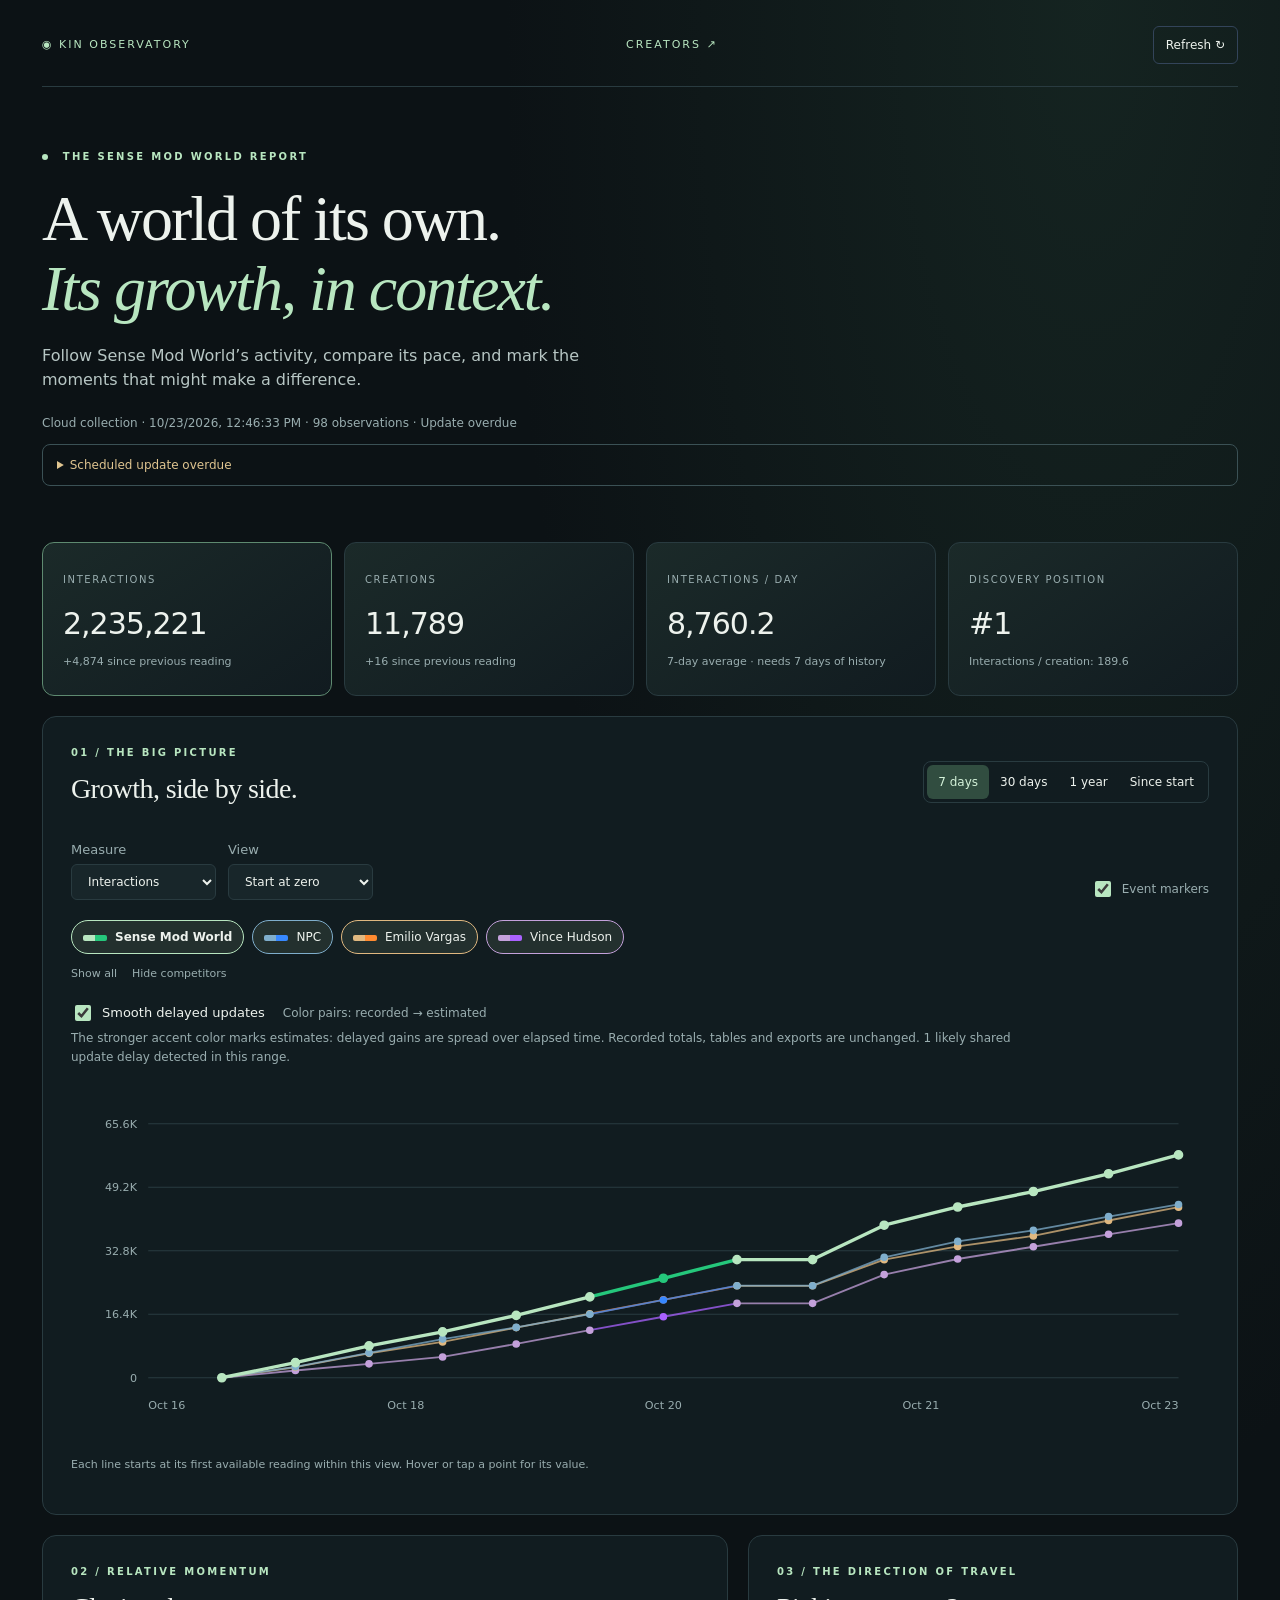
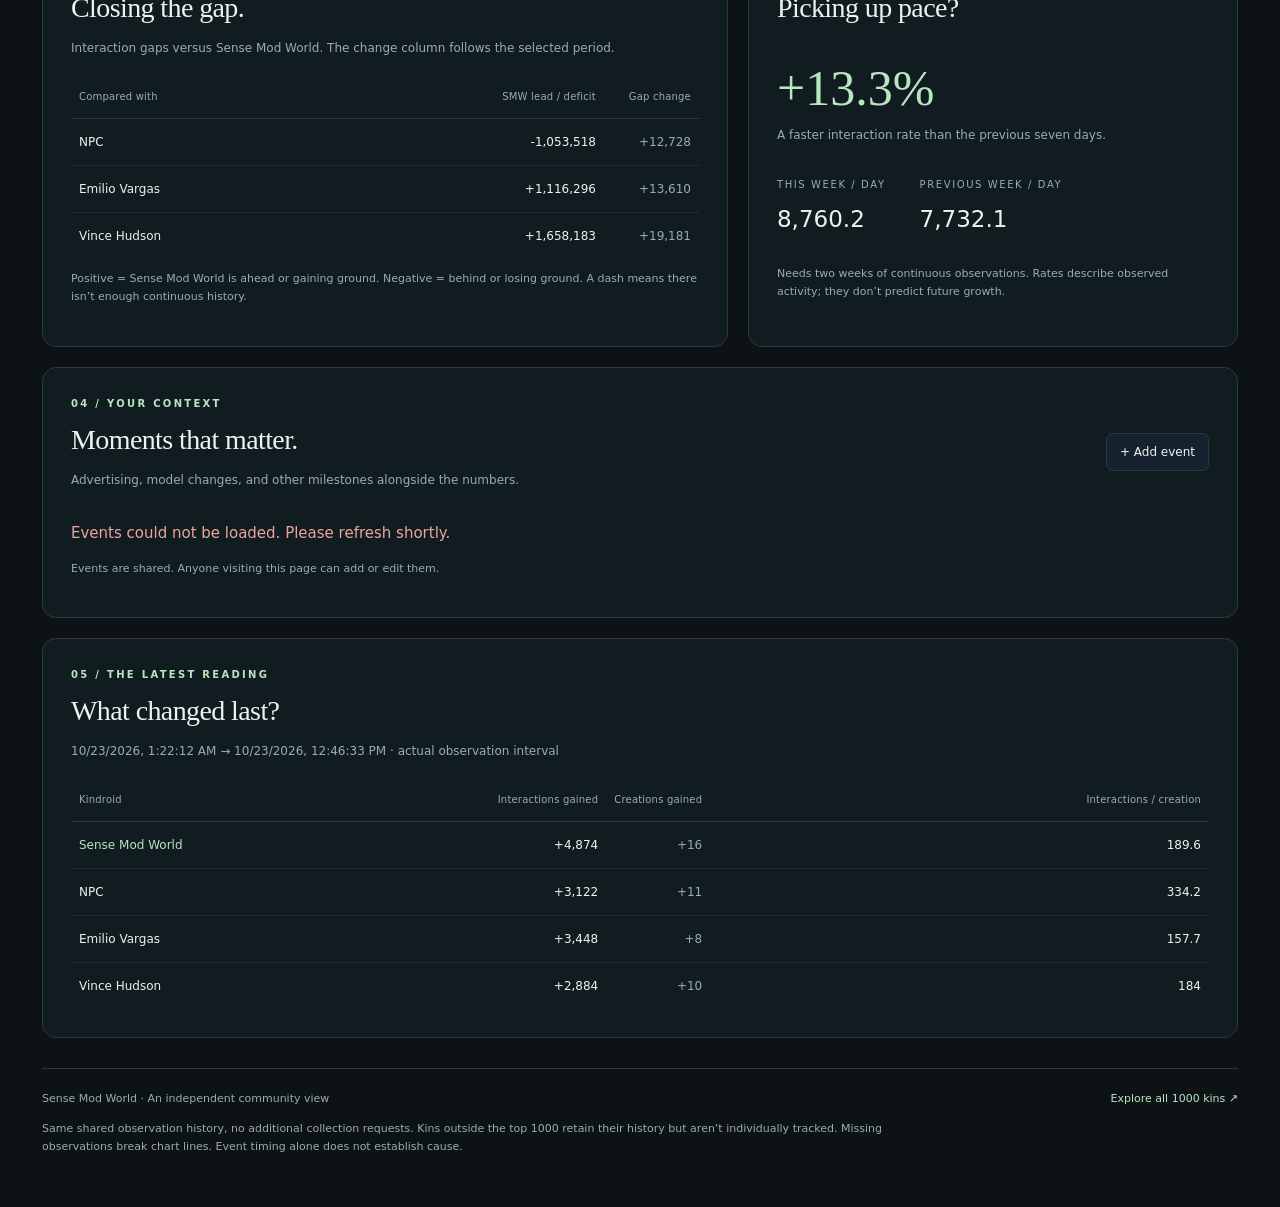
==== commit 81420bb7: "Add creator leaderboard and tracked portfolio explorer" ====
--- a/sense-mod-world/index.html
+++ b/sense-mod-world/index.html
@@ -1,5 +1,5 @@
 <!doctype html><html lang="en"><head><meta charset="utf-8"><meta name="viewport" content="width=device-width,initial-scale=1"><meta name="robots" content="noindex,nofollow"><title>Sense Mod World · Observatory</title><link rel="stylesheet" href="style.css?v=delay-smoothing-4"></head><body><main>
-<nav><a href="../">◉ KIN OBSERVATORY</a><span>A CLOSER LOOK</span><button id="refresh">Refresh ↻</button></nav>
+<nav><a href="../">◉ KIN OBSERVATORY</a><a href="../creators/">CREATORS ↗</a><button id="refresh">Refresh ↻</button></nav>
 <header><div class="kicker"><span></span> THE SENSE MOD WORLD REPORT</div><h1>A world of its own.<br><em>Its growth, in context.</em></h1><p class="intro">Follow Sense Mod World’s activity, compare its pace, and mark the moments that might make a difference.</p><div id="freshness" class="muted" role="status">Loading observations…</div></header>
 <section class="cards" aria-label="Sense Mod World statistics"><article><span>INTERACTIONS</span><strong id="interactions">—</strong><small id="interactionChange">Awaiting data</small></article><article><span>CREATIONS</span><strong id="creations">—</strong><small id="creationChange">Awaiting data</small></article><article><span>INTERACTIONS / DAY</span><strong id="daily">—</strong><small>7-day average · needs 7 days of history</small></article><article><span>DISCOVERY POSITION</span><strong id="rank">—</strong><small id="ratio">Weighted discovery order</small></article></section>
 <section class="panel"><div class="section-title"><div><div class="kicker">01 / THE BIG PICTURE</div><h2>Growth, side by side.</h2></div><div class="range" role="group" aria-label="Time range"><button data-range="7" aria-pressed="true">7 days</button><button data-range="30">30 days</button><button data-range="365">1 year</button><button data-range="all">Since start</button></div></div>
